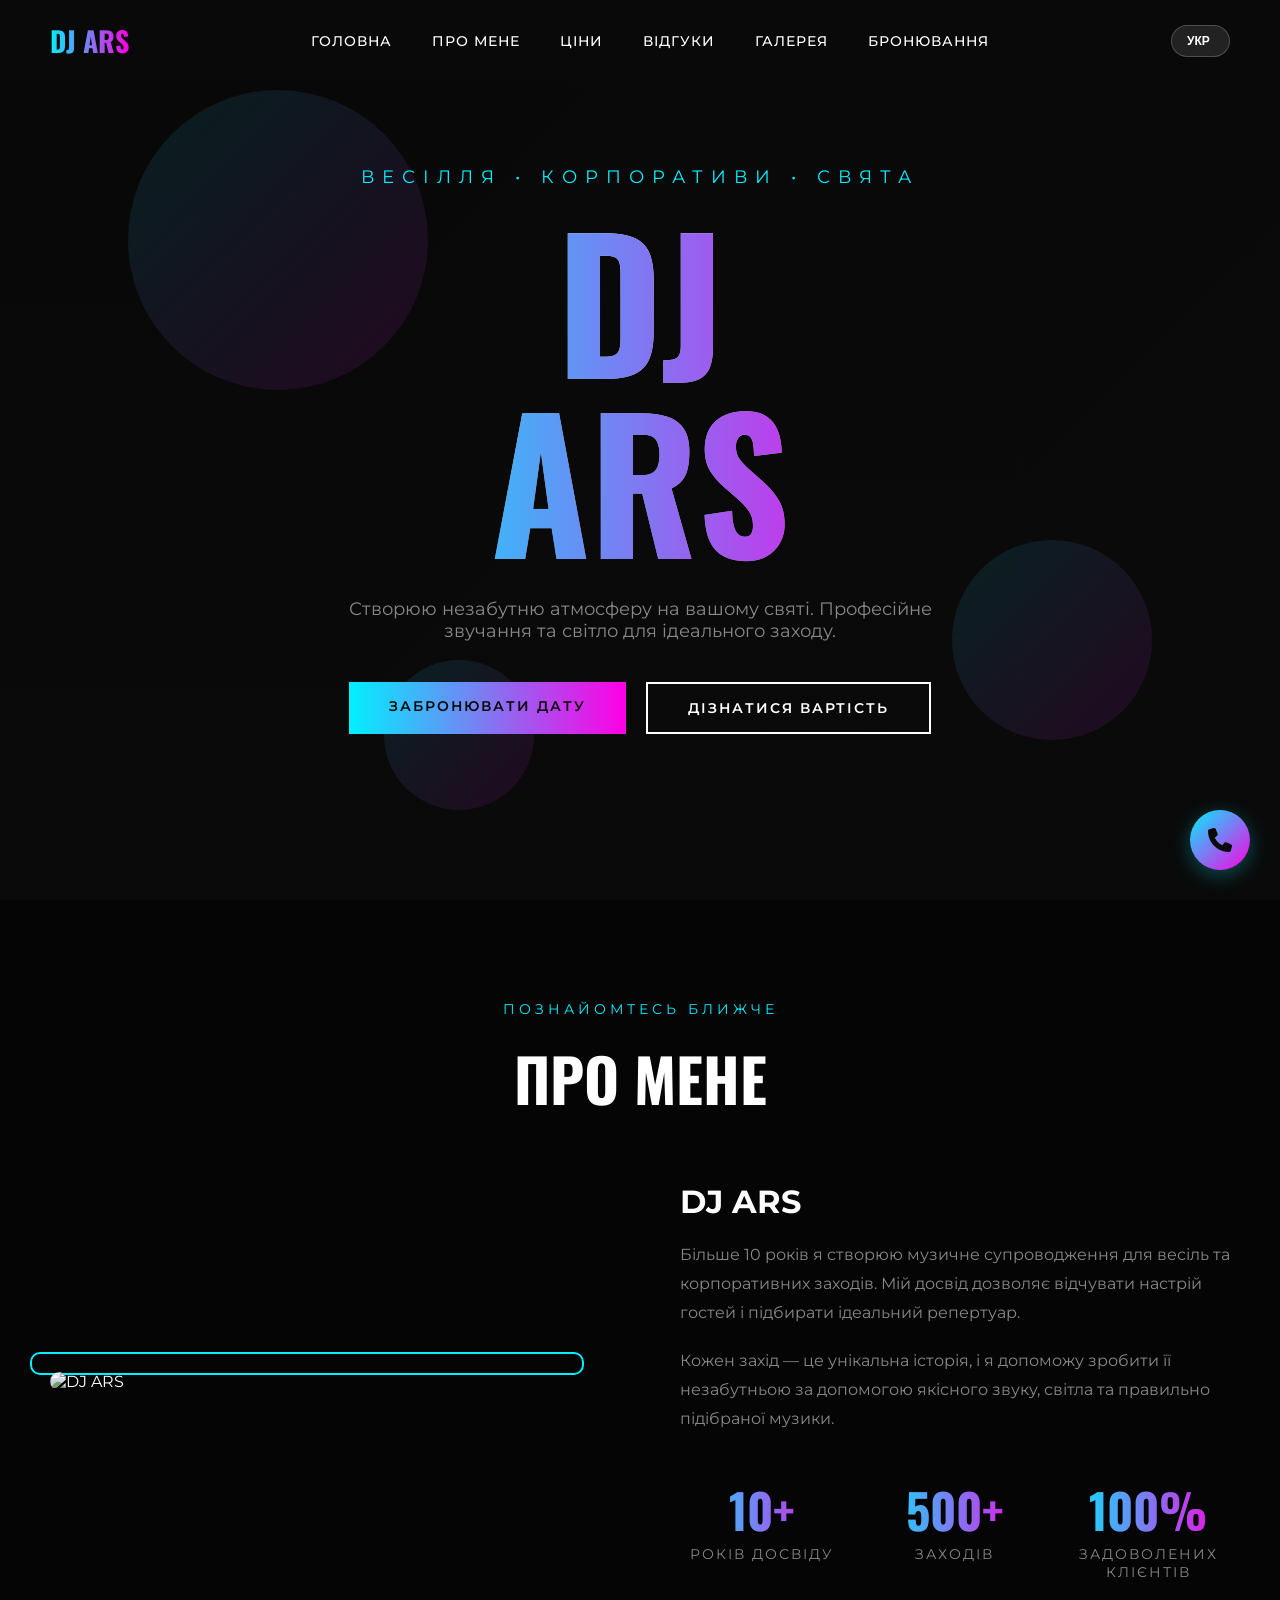
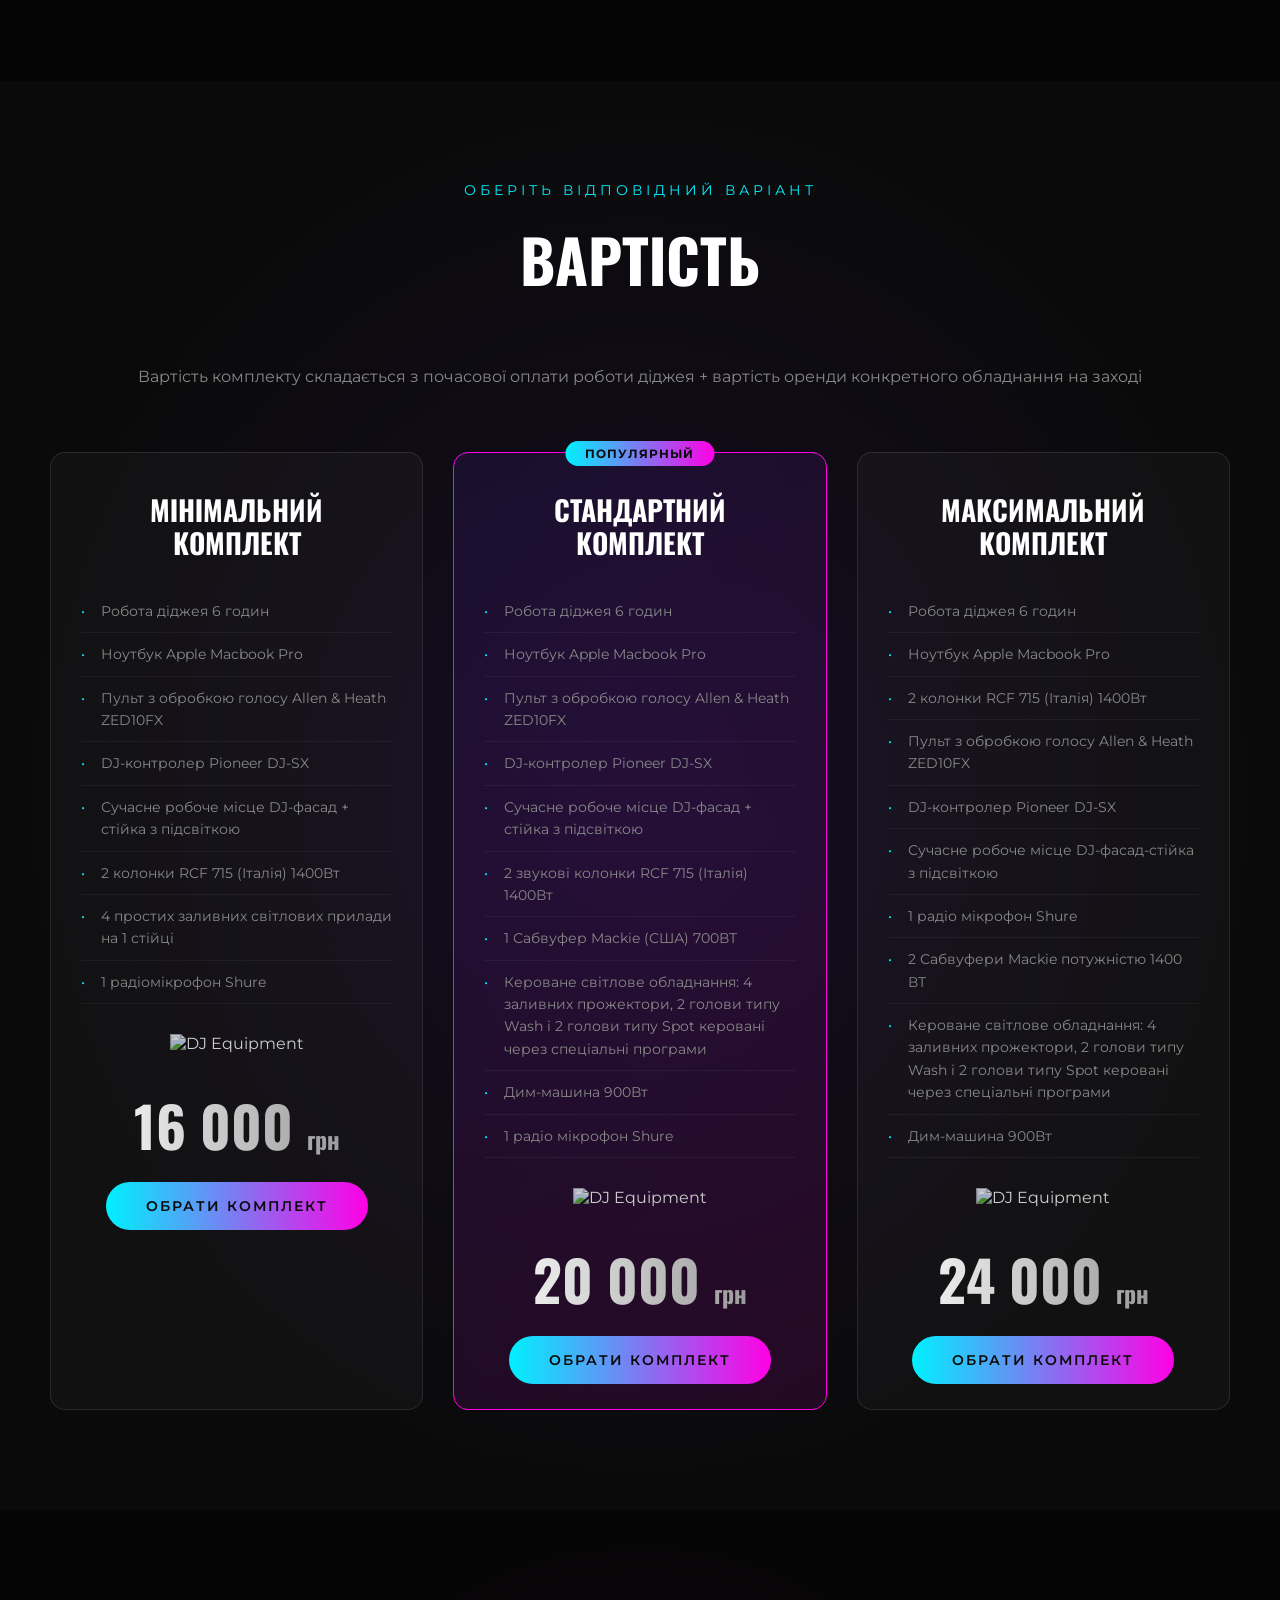
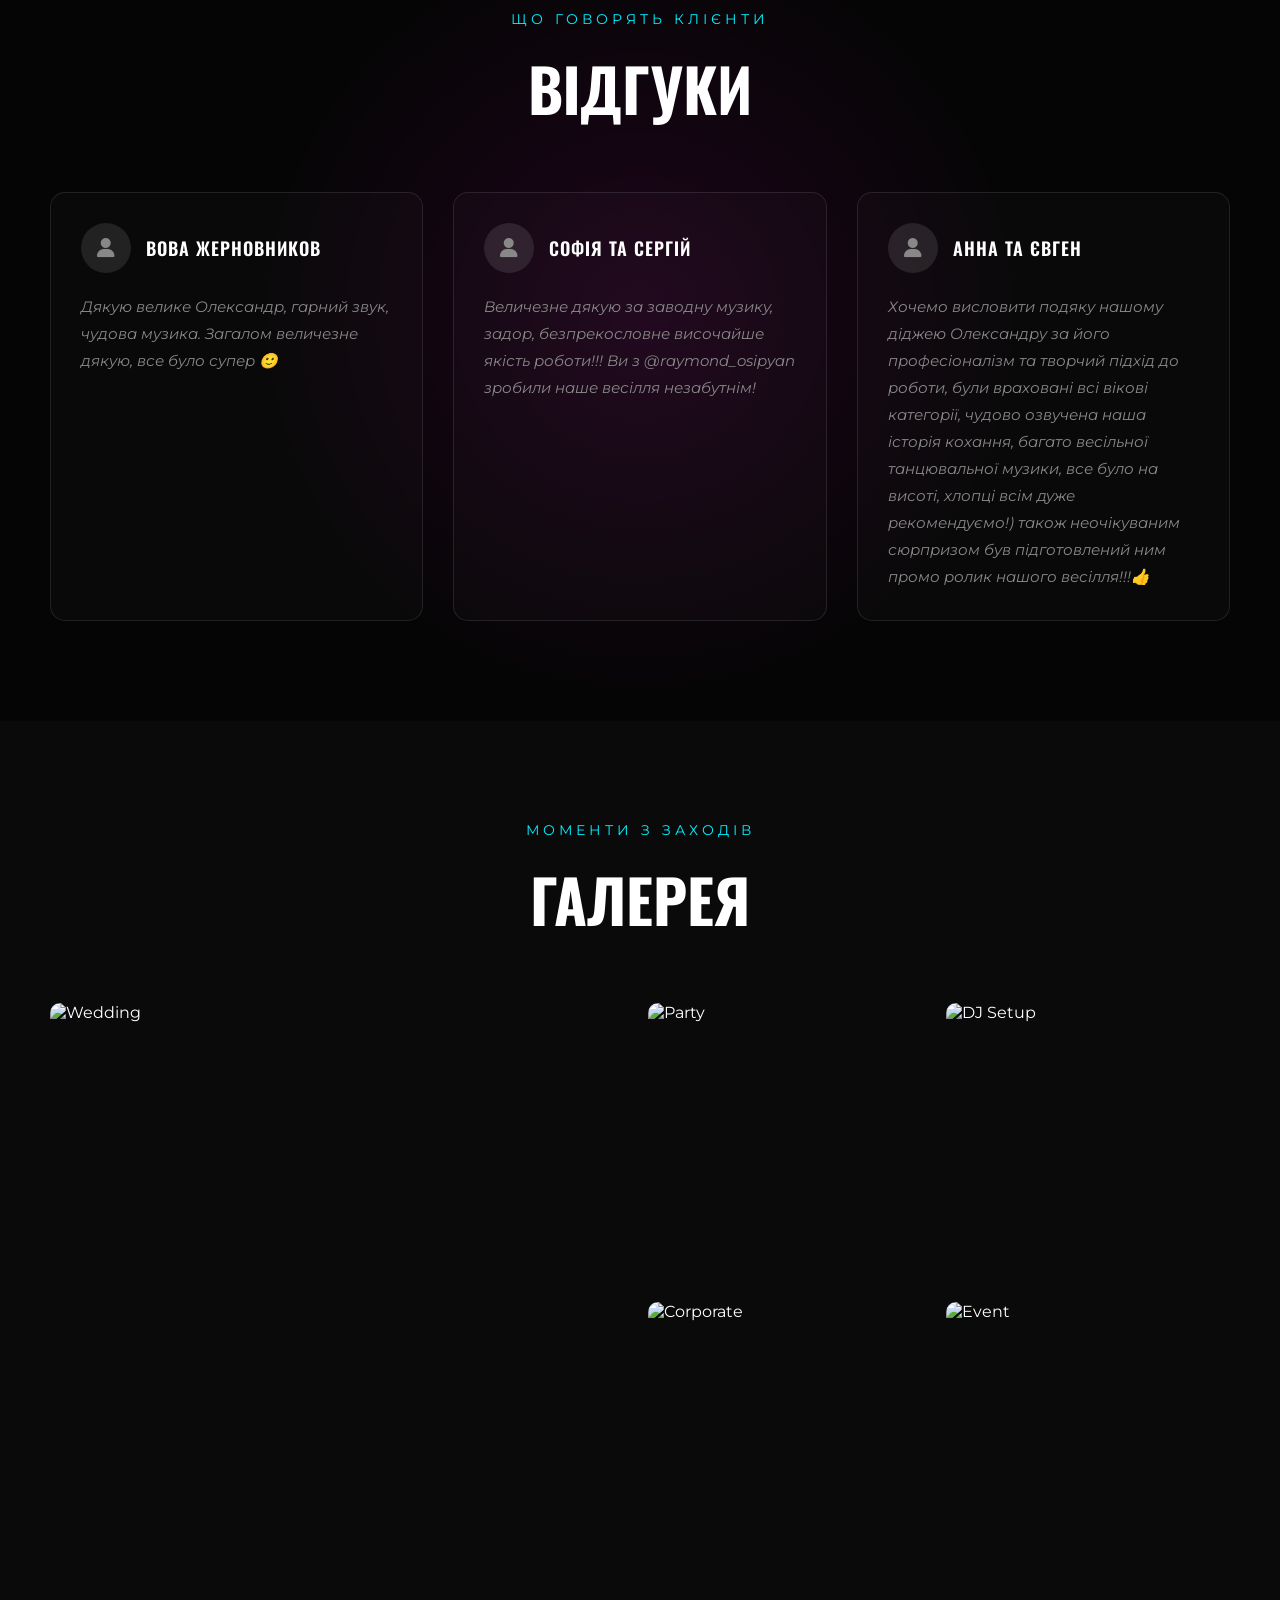
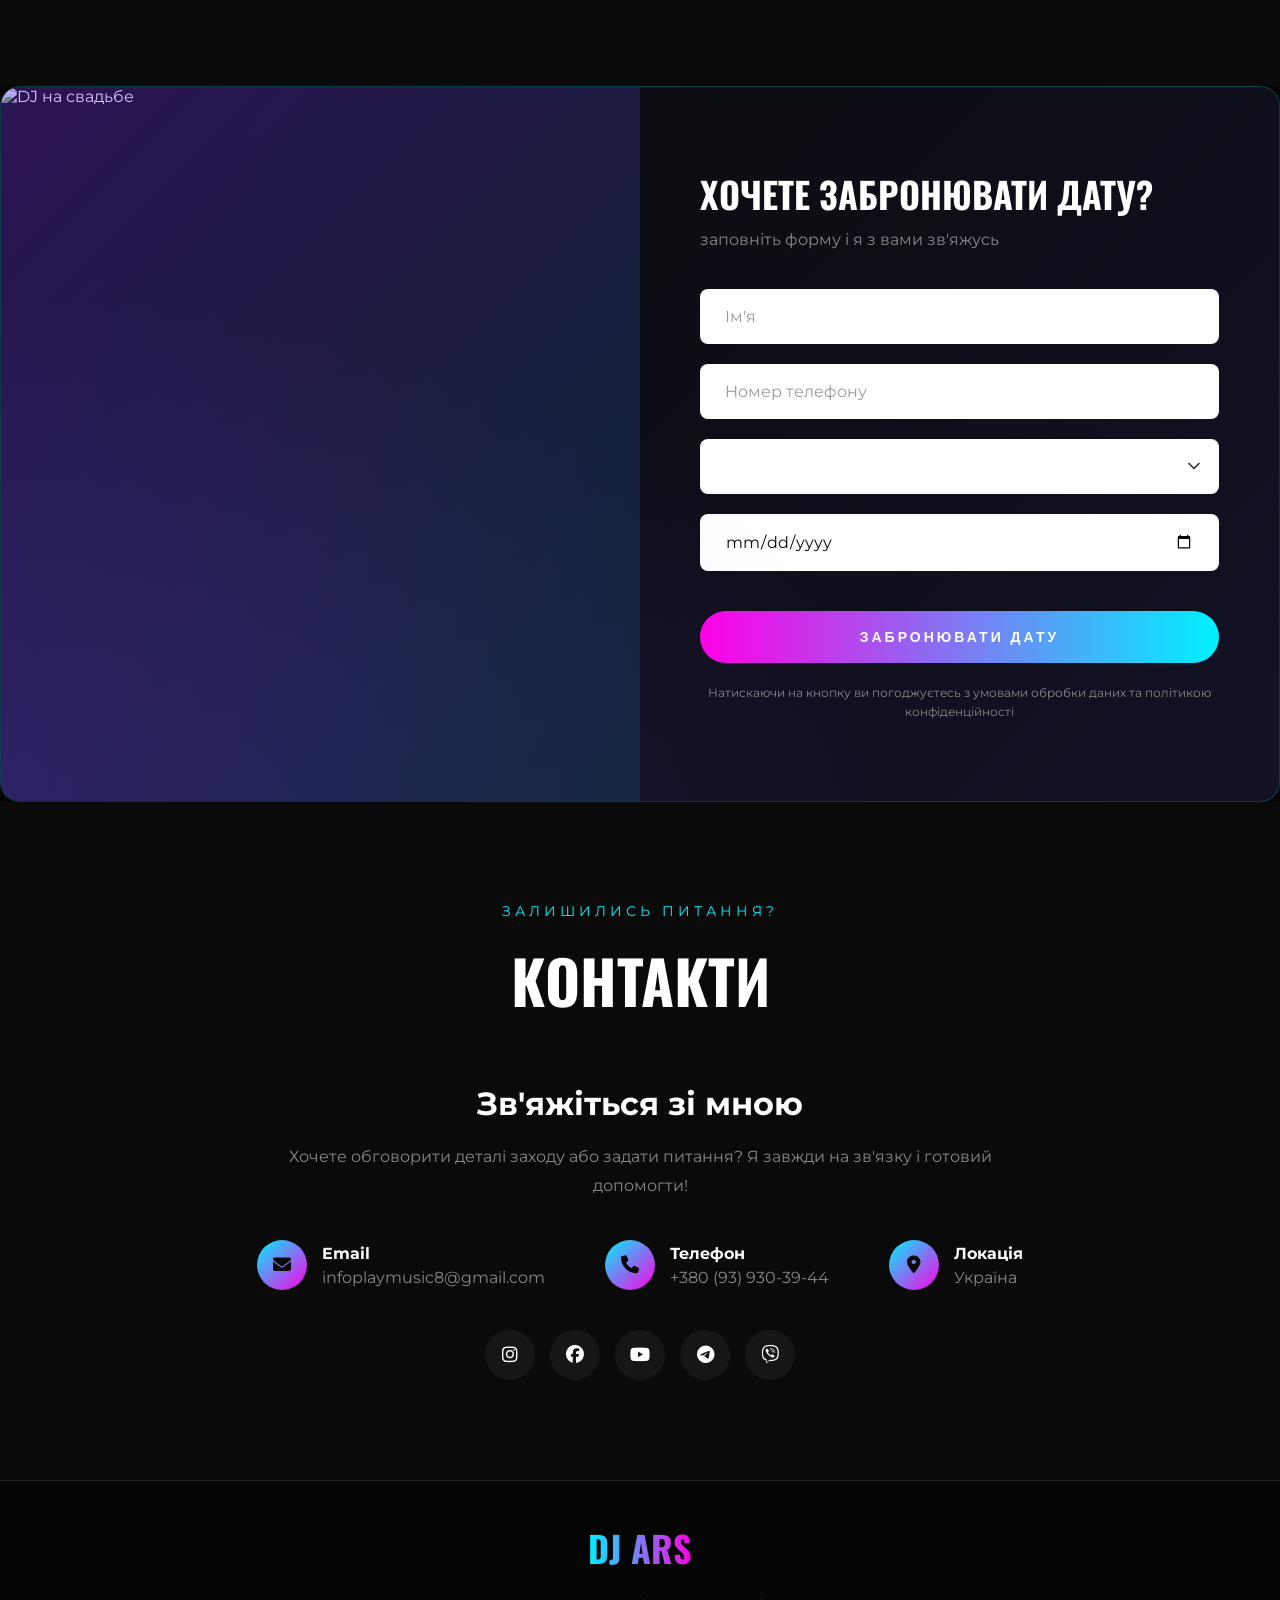
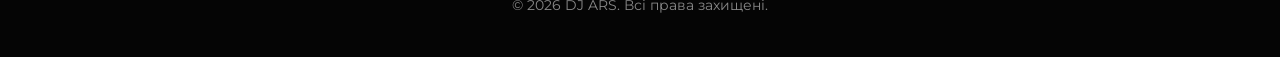
==== index.html @ e9fa8149 "Add files via upload" ====
<!DOCTYPE html>
<html lang="ru">

<head>
    <meta charset="UTF-8">
    <meta name="viewport" content="width=device-width, initial-scale=1.0">
    <title>DJ ARS | Свадьбы и Корпоративы</title>
    <link
        href="https://fonts.googleapis.com/css2?family=Montserrat:wght@300;400;600;700;900&family=Oswald:wght@400;500;700&display=swap"
        rel="stylesheet">
    <link rel="stylesheet" href="https://cdnjs.cloudflare.com/ajax/libs/font-awesome/6.4.0/css/all.min.css">
    <link rel="stylesheet" href="css/style.css">
</head>

<body>
    <!-- Navigation -->
    <nav>
        <a href="#" class="logo">DJ ARS</a>
        <ul class="nav-links">
            <li><a href="#home" data-i18n="nav_home"></a></li>
            <li><a href="#about" data-i18n="nav_about"></a></li>
            <li><a href="#pricing" data-i18n="nav_pricing"></a></li>
            <li><a href="#reviews" data-i18n="nav_reviews"></a></li>
            <li><a href="#gallery" data-i18n="nav_gallery"></a></li>
            <li><a href="#booking" data-i18n="nav_booking"></a></li>
        </ul>
        <div class="language-switcher">
            <select class="lang-selector">
                <option value="uk">УКР</option>
                <option value="ru">РУС</option>
                <option value="en">ENG</option>
            </select>
        </div>
        <div class="menu-btn" onclick="toggleMenu()">
            <span></span>
            <span></span>
            <span></span>
        </div>
    </nav>

    <!-- Hero Section -->
    <section class="hero" id="home">
        <div class="hero-bg"></div>
        <div class="hero-overlay"></div>
        <div class="floating-circles">
            <div class="circle"></div>
            <div class="circle"></div>
            <div class="circle"></div>
        </div>
        <div class="hero-content">
            <p class="hero-subtitle" data-i18n="hero_subtitle"></p>
            <h1 class="hero-title">
                <span data-i18n="hero_title_main"></span>
                <span data-i18n="hero_title_span"></span>
            </h1>
            <p class="hero-description" data-i18n="hero_description"></p>
            <div class="hero-buttons">
                <a href="#booking" class="btn btn-primary" data-i18n="hero_btn_booking"></a>
                <a href="#pricing" class="btn btn-secondary" data-i18n="hero_btn_pricing"></a>
            </div>
        </div>
    </section>

    <!-- About Section -->
    <section class="about" id="about">
        <div class="section-header">
            <p class="section-subtitle" data-i18n="about_subtitle"></p>
            <h2 class="section-title" data-i18n="about_title"></h2>
        </div>
        <div class="about-content">
            <div class="about-image">
                <img src="https://images.unsplash.com/photo-1493225457124-a3eb161ffa5f?ixlib=rb-4.0.3&auto=format&fit=crop&w=800&q=80"
                    alt="DJ ARS">
            </div>
            <div class="about-text">
                <h3 data-i18n="about_name"></h3>
                <p data-i18n="about_text1"></p>
                <p data-i18n="about_text2"></p>
                <div class="stats">
                    <div class="stat-item">
                        <div class="stat-number" data-i18n="about_stat1_number"></div>
                        <div class="stat-label" data-i18n="about_stat1_label"></div>
                    </div>
                    <div class="stat-item">
                        <div class="stat-number" data-i18n="about_stat2_number"></div>
                        <div class="stat-label" data-i18n="about_stat2_label"></div>
                    </div>
                    <div class="stat-item">
                        <div class="stat-number" data-i18n="about_stat3_number"></div>
                        <div class="stat-label" data-i18n="about_stat3_label"></div>
                    </div>
                </div>
            </div>
        </div>
    </section>

    <!-- Pricing Section -->
    <section class="pricing" id="pricing">
        <div class="section-header">
            <p class="section-subtitle" data-i18n="pricing_subtitle"></p>
            <h2 class="section-title" data-i18n="pricing_title"></h2>
        </div>
        <p class="pricing-description" data-i18n="pricing_description"></p>
        <div class="pricing-grid">
            <!-- Minimal Package -->
            <div class="pricing-card">
                <h3 class="pricing-title" data-i18n="pricing_min_title"></h3>
                <ul class="pricing-features">
                    <li data-i18n="pricing_min_feature1"></li>
                    <li data-i18n="pricing_min_feature2"></li>
                    <li data-i18n="pricing_min_feature3"></li>
                    <li data-i18n="pricing_min_feature4"></li>
                    <li data-i18n="pricing_min_feature5"></li>
                    <li data-i18n="pricing_min_feature6"></li>
                    <li data-i18n="pricing_min_feature7"></li>
                    <li data-i18n="pricing_min_feature8"></li>
                </ul>
                <div class="pricing-image">
                    <img src="https://images.unsplash.com/photo-1558584673-90d3e2c9b818?ixlib=rb-4.0.3&auto=format&fit=crop&w=400&q=80"
                        alt="DJ Equipment">
                </div>
                <div class="pricing-price" data-i18n="pricing_min_price"></div>
                <a href="#booking" class="btn btn-primary pricing-btn" data-i18n="pricing_min_btn"></a>
            </div>

            <!-- Standard Package -->
            <div class="pricing-card featured">
                <h3 class="pricing-title" data-i18n="pricing_std_title"></h3>
                <ul class="pricing-features">
                    <li data-i18n="pricing_std_feature1"></li>
                    <li data-i18n="pricing_std_feature2"></li>
                    <li data-i18n="pricing_std_feature3"></li>
                    <li data-i18n="pricing_std_feature4"></li>
                    <li data-i18n="pricing_std_feature5"></li>
                    <li data-i18n="pricing_std_feature6"></li>
                    <li data-i18n="pricing_std_feature7"></li>
                    <li data-i18n="pricing_std_feature8"></li>
                    <li data-i18n="pricing_std_feature9"></li>
                    <li data-i18n="pricing_std_feature10"></li>
                </ul>
                <div class="pricing-image">
                    <img src="https://images.unsplash.com/photo-1558584673-90d3e2c9b818?ixlib=rb-4.0.3&auto=format&fit=crop&w=400&q=80"
                        alt="DJ Equipment">
                </div>
                <div class="pricing-price" data-i18n="pricing_std_price"></div>
                <a href="#booking" class="btn btn-primary pricing-btn" data-i18n="pricing_std_btn"></a>
            </div>

            <!-- Maximum Package -->
            <div class="pricing-card">
                <h3 class="pricing-title" data-i18n="pricing_max_title"></h3>
                <ul class="pricing-features">
                    <li data-i18n="pricing_max_feature1"></li>
                    <li data-i18n="pricing_max_feature2"></li>
                    <li data-i18n="pricing_max_feature3"></li>
                    <li data-i18n="pricing_max_feature4"></li>
                    <li data-i18n="pricing_max_feature5"></li>
                    <li data-i18n="pricing_max_feature6"></li>
                    <li data-i18n="pricing_max_feature7"></li>
                    <li data-i18n="pricing_max_feature8"></li>
                    <li data-i18n="pricing_max_feature9"></li>
                    <li data-i18n="pricing_max_feature10"></li>
                </ul>
                <div class="pricing-image">
                    <img src="https://images.unsplash.com/photo-1558584673-90d3e2c9b818?ixlib=rb-4.0.3&auto=format&fit=crop&w=400&q=80"
                        alt="DJ Equipment">
                </div>
                <div class="pricing-price" data-i18n="pricing_max_price"></div>
                <a href="#booking" class="btn btn-primary pricing-btn" data-i18n="pricing_max_btn"></a>
            </div>
        </div>
    </section>

    <!-- Reviews Section -->
    <section class="reviews" id="reviews">
        <div class="section-header">
            <p class="section-subtitle" data-i18n="reviews_subtitle"></p>
            <h2 class="section-title" data-i18n="reviews_title"></h2>
        </div>
        <div class="reviews-grid">
            <div class="review-card">
                <div class="review-header">
                    <div class="review-avatar">
                        <i class="fas fa-user"></i>
                    </div>
                    <h4 class="review-name" data-i18n="review1_name"></h4>
                </div>
                <p class="review-text" data-i18n="review1_text"></p>
            </div>
            <div class="review-card">
                <div class="review-header">
                    <div class="review-avatar">
                        <i class="fas fa-user"></i>
                    </div>
                    <h4 class="review-name" data-i18n="review2_name"></h4>
                </div>
                <p class="review-text" data-i18n="review2_text"></p>
            </div>
            <div class="review-card">
                <div class="review-header">
                    <div class="review-avatar">
                        <i class="fas fa-user"></i>
                    </div>
                    <h4 class="review-name" data-i18n="review3_name"></h4>
                </div>
                <p class="review-text" data-i18n="review3_text"></p>
            </div>
        </div>
    </section>

    <!-- Gallery Section -->
    <section class="gallery" id="gallery">
        <div class="section-header">
            <p class="section-subtitle" data-i18n="gallery_subtitle"></p>
            <h2 class="section-title" data-i18n="gallery_title"></h2>
        </div>
        <div class="gallery-grid">
            <div class="gallery-item">
                <img src="https://images.unsplash.com/photo-1519741497674-611481863552?ixlib=rb-4.0.3&auto=format&fit=crop&w=800&q=80"
                    alt="Wedding">
                <div class="gallery-overlay"></div>
            </div>
            <div class="gallery-item">
                <img src="https://images.unsplash.com/photo-1511795409834-ef04bbd61622?ixlib=rb-4.0.3&auto=format&fit=crop&w=600&q=80"
                    alt="Party">
                <div class="gallery-overlay"></div>
            </div>
            <div class="gallery-item">
                <img src="https://images.unsplash.com/photo-1504680177321-2e6a879aac86?ixlib=rb-4.0.3&auto=format&fit=crop&w=600&q=80"
                    alt="DJ Setup">
                <div class="gallery-overlay"></div>
            </div>
            <div class="gallery-item">
                <img src="https://images.unsplash.com/photo-1478147427282-58a87a120781?ixlib=rb-4.0.3&auto=format&fit=crop&w=600&q=80"
                    alt="Corporate">
                <div class="gallery-overlay"></div>
            </div>
            <div class="gallery-item">
                <img src="https://images.unsplash.com/photo-1470225620780-dba8ba36b745?ixlib=rb-4.0.3&auto=format&fit=crop&w=600&q=80"
                    alt="Event">
                <div class="gallery-overlay"></div>
            </div>
        </div>
    </section>

    <!-- Booking Section -->
    <section class="booking" id="booking">
        <div class="booking-container">
            <div class="booking-image">
                <img src="https://images.unsplash.com/photo-1529636798458-92182e662485?ixlib=rb-4.0.3&auto=format&fit=crop&w=800&q=80"
                    alt="DJ на свадьбе">
                <div class="booking-image-overlay"></div>
            </div>
            <div class="booking-form-wrapper">
                <h2 class="booking-title" data-i18n="booking_title"></h2>
                <p class="booking-subtitle" data-i18n="booking_subtitle"></p>

                <form class="booking-form" action="https://api.web3forms.com/submit" method="POST">
                    <input type="hidden" name="access_key" value="bef0f4f3-f6a7-4bf3-8c49-10fe3e430022">
                    <input type="hidden" name="subject" value="Новая заявка на бронирование - DJ ARS">
                    <input type="hidden" name="redirect" value="thank-you.html">

                    <div class="form-group">
                        <input type="text" name="name" data-i18n="booking_form_name" placeholder="Имя" required>
                    </div>
                    <div class="form-group">
                        <input type="tel" name="phone" data-i18n="booking_form_phone" placeholder="Номер телефона"
                            required>
                    </div>
                    <div class="form-group">
                        <select name="event_type" required data-i18n="booking_form_event">
                            <option value="" disabled selected data-i18n="booking_form_event"></option>
                            <option value="wedding" data-i18n="booking_form_event_option1"></option>
                            <option value="corporate" data-i18n="booking_form_event_option2"></option>
                            <option value="birthday" data-i18n="booking_form_event_option3"></option>
                            <option value="party" data-i18n="booking_form_event_option4"></option>
                            <option value="other" data-i18n="booking_form_event_option5"></option>
                        </select>
                    </div>
                    <div class="form-group">
                        <input type="date" name="event_date" data-i18n="booking_form_date" placeholder="Дата" required>
                    </div>
                    <button type="submit" class="btn btn-gradient" data-i18n="booking_form_btn"></button>
                    <p class="form-disclaimer" data-i18n="booking_form_disclaimer"></p>
                </form>
            </div>
        </div>
    </section>

    <!-- Contact Section -->
    <section class="contact" id="contact">
        <div class="section-header">
            <p class="section-subtitle" data-i18n="contact_subtitle"></p>
            <h2 class="section-title" data-i18n="contact_title"></h2>
        </div>
        <div class="contact-container">
            <div class="contact-info">
                <h3 data-i18n="contact_heading"></h3>
                <p data-i18n="contact_text"></p>
                <div class="contact-details">
                    <div class="contact-item">
                        <i class="fas fa-envelope"></i>
                        <div>
                            <strong data-i18n="contact_email"></strong>
                            <p>infoplaymusic8@gmail.com</p>
                        </div>
                    </div>
                    <a href="viber://chat?number=%2B380939303944" class="contact-item"
                        style="text-decoration: none; color: inherit;">
                        <i class="fas fa-phone"></i>
                        <div>
                            <strong data-i18n="contact_phone"></strong>
                            <p>+380 (93) 930-39-44</p>
                        </div>
                    </a>
                    <div class="contact-item">
                        <i class="fas fa-map-marker-alt"></i>
                        <div>
                            <strong data-i18n="contact_location"></strong>
                            <p data-i18n="contact_location_value"></p>
                        </div>
                    </div>
                </div>
                <div class="social-links">
                    <a href="#" class="social-link"><i class="fab fa-instagram"></i></a>
                    <a href="#" class="social-link"><i class="fab fa-facebook"></i></a>
                    <a href="#" class="social-link"><i class="fab fa-youtube"></i></a>
                    <a href="#" class="social-link"><i class="fab fa-telegram"></i></a>
                    <a href="#" class="social-link"><i class="fab fa-viber"></i></a>
                </div>
            </div>
        </div>
    </section>

    <!-- Contact Widget -->
    <div class="contact-widget">
        <div class="contact-toggle" onclick="toggleContactWidget()">
            <i class="fas fa-phone"></i>
        </div>
        <div class="contact-panel">
            <h3 class="contact-panel-title" data-i18n="widget_title">Зв'язатися зі мною</h3>
            <div class="contact-option">
                <a href="viber://chat?number=%2B380939303944" class="contact-link viber-link">
                    <i class="fab fa-viber"></i>
                    <span data-i18n="widget_viber">Viber</span>
                    <small data-i18n="widget_viber_desc">Написати або зателефонувати</small>
                </a>
            </div>
            <div class="contact-option">
                <a href="https://t.me/Mr_Poprich" target="_blank" class="contact-link telegram-link">
                    <i class="fab fa-telegram"></i>
                    <span data-i18n="widget_telegram">Telegram</span>
                    <small>@Mr_Poprich</small>
                </a>
            </div>
            <div class="contact-option">
                <a href="tel:+380939303944" class="contact-link phone-link">
                    <i class="fas fa-phone"></i>
                    <span data-i18n="widget_call">Зателефонувати</span>
                    <small>+380 (93) 930-39-44</small>
                </a>
            </div>
        </div>
    </div>

    <!-- Footer -->
    <footer>
        <div class="footer-logo">DJ ARS</div>
        <p class="footer-text" data-i18n="footer_copyright"></p>
    </footer>

    <script src="js/script.js"></script>
    <script src="js/i18n.js"></script>
</body>

</html>
---- css/style.css ----
* {
    margin: 0;
    padding: 0;
    box-sizing: border-box;
}

:root {
    --primary-color: #00f0ff;
    --secondary-color: #ff00e5;
    --accent-color: #7b2dff;
    --bg-dark: #0a0a0a;
    --bg-darker: #050505;
    --text-light: #ffffff;
    --text-gray: #888888;
}

html {
    scroll-behavior: smooth;
}

body {
    font-family: 'Montserrat', sans-serif;
    background-color: var(--bg-dark);
    color: var(--text-light);
    overflow-x: hidden;
}

/* Scrollbar */
::-webkit-scrollbar {
    width: 8px;
}

::-webkit-scrollbar-track {
    background: var(--bg-darker);
}

::-webkit-scrollbar-thumb {
    background: linear-gradient(var(--primary-color), var(--secondary-color));
    border-radius: 4px;
}

/* Navigation */
nav {
    position: fixed;
    top: 0;
    left: 0;
    width: 100%;
    z-index: 1000;
    padding: 20px 50px;
    display: flex;
    justify-content: space-between;
    align-items: center;
    background: rgba(10, 10, 10, 0.9);
    backdrop-filter: blur(10px);
    transition: all 0.3s ease;
}

nav.scrolled {
    padding: 15px 50px;
    background: rgba(5, 5, 5, 0.98);
}

.logo {
    font-family: 'Oswald', sans-serif;
    font-size: 28px;
    font-weight: 700;
    background: linear-gradient(90deg, var(--primary-color), var(--secondary-color));
    -webkit-background-clip: text;
    -webkit-text-fill-color: transparent;
    background-clip: text;
    text-decoration: none;
}

.nav-links {
    display: flex;
    list-style: none;
    gap: 40px;
}

.nav-links a {
    color: var(--text-light);
    text-decoration: none;
    font-size: 14px;
    font-weight: 500;
    letter-spacing: 1px;
    text-transform: uppercase;
    transition: color 0.3s ease;
    position: relative;
}

.nav-links a::after {
    content: '';
    position: absolute;
    bottom: -5px;
    left: 0;
    width: 0;
    height: 2px;
    background: linear-gradient(90deg, var(--primary-color), var(--secondary-color));
    transition: width 0.3s ease;
}

.nav-links a:hover::after {
    width: 100%;
}

.nav-links a:hover {
    color: var(--primary-color);
}

/* Language Switcher */
.language-switcher {
    position: relative;
}

.lang-selector {
    background: rgba(255, 255, 255, 0.1);
    border: 1px solid rgba(255, 255, 255, 0.2);
    border-radius: 20px;
    padding: 8px 15px;
    color: var(--text-light);
    font-size: 12px;
    font-weight: 600;
    text-transform: uppercase;
    appearance: none;
    cursor: pointer;
    outline: none;
    transition: all 0.3s ease;
}

.lang-selector:hover {
    background: rgba(255, 255, 255, 0.2);
    border-color: var(--primary-color);
}

.lang-selector:focus {
    border-color: var(--primary-color);
    box-shadow: 0 0 0 2px rgba(0, 240, 255, 0.3);
}

.menu-btn {
    display: none;
    flex-direction: column;
    gap: 5px;
    cursor: pointer;
}

.menu-btn span {
    width: 30px;
    height: 3px;
    background: var(--text-light);
    transition: 0.3s;
}

/* Hero Section */
.hero {
    height: 100vh;
    display: flex;
    align-items: center;
    justify-content: center;
    position: relative;
    overflow: hidden;
    background: linear-gradient(135deg, var(--bg-darker) 0%, var(--bg-dark) 100%);
}

.hero-bg {
    position: absolute;
    top: 0;
    left: 0;
    width: 100%;
    height: 100%;
    background: url('https://images.unsplash.com/photo-1519741497674-611481863552?ixlib=rb-4.0.3&auto=format&fit=crop&w=2070&q=80') center/cover;
    opacity: 0.3;
    filter: blur(2px);
}

.hero-overlay {
    position: absolute;
    top: 0;
    left: 0;
    width: 100%;
    height: 100%;
    background: linear-gradient(to bottom, rgba(10,10,10,0.5) 0%, rgba(10,10,10,0.9) 100%);
}

.hero-content {
    text-align: center;
    z-index: 10;
    padding: 0 20px;
}

.hero-subtitle {
    font-size: 18px;
    letter-spacing: 8px;
    text-transform: uppercase;
    color: var(--primary-color);
    margin-bottom: 20px;
    animation: fadeInUp 1s ease 0.2s both;
}

.hero-title {
    font-family: 'Oswald', sans-serif;
    font-size: clamp(60px, 15vw, 180px);
    font-weight: 900;
    line-height: 1;
    text-transform: uppercase;
    margin-bottom: 30px;
    animation: fadeInUp 1s ease 0.4s both;
    background: linear-gradient(180deg, var(--text-light) 0%, var(--text-gray) 100%);
    -webkit-background-clip: text;
    -webkit-text-fill-color: transparent;
    background-clip: text;
}

.hero-title span {
    display: block;
    background: linear-gradient(90deg, var(--primary-color), var(--secondary-color));
    -webkit-background-clip: text;
    -webkit-text-fill-color: transparent;
    background-clip: text;
}

.hero-description {
    font-size: 18px;
    color: var(--text-gray);
    max-width: 600px;
    margin: 0 auto 40px;
    animation: fadeInUp 1s ease 0.6s both;
}

.hero-buttons {
    display: flex;
    gap: 20px;
    justify-content: center;
    animation: fadeInUp 1s ease 0.8s both;
}

.btn {
    padding: 15px 40px;
    font-size: 14px;
    font-weight: 600;
    letter-spacing: 2px;
    text-transform: uppercase;
    text-decoration: none;
    border: none;
    cursor: pointer;
    transition: all 0.3s ease;
    position: relative;
    overflow: hidden;
}

.btn-primary {
    background: linear-gradient(90deg, var(--primary-color), var(--secondary-color));
    color: var(--bg-dark);
}

.btn-primary:hover {
    transform: translateY(-3px);
    box-shadow: 0 10px 30px rgba(0, 240, 255, 0.3);
}

.btn-secondary {
    background: transparent;
    color: var(--text-light);
    border: 2px solid var(--text-light);
}

.btn-secondary:hover {
    background: var(--text-light);
    color: var(--bg-dark);
}

.btn-gradient {
    background: linear-gradient(90deg, var(--secondary-color), var(--primary-color));
    color: var(--text-light);
    border: none;
    padding: 18px 50px;
    font-size: 14px;
    font-weight: 700;
    letter-spacing: 3px;
    border-radius: 50px;
}

.btn-gradient:hover {
    transform: translateY(-3px);
    box-shadow: 0 10px 30px rgba(255, 0, 229, 0.4);
}

/* Floating elements */
.floating-circles {
    position: absolute;
    width: 100%;
    height: 100%;
    overflow: hidden;
    z-index: 5;
}

.circle {
    position: absolute;
    border-radius: 50%;
    background: linear-gradient(135deg, var(--primary-color), var(--secondary-color));
    opacity: 0.1;
    animation: float 20s infinite;
}

.circle:nth-child(1) {
    width: 300px;
    height: 300px;
    top: 10%;
    left: 10%;
    animation-delay: 0s;
}

.circle:nth-child(2) {
    width: 200px;
    height: 200px;
    top: 60%;
    right: 10%;
    animation-delay: 5s;
}

.circle:nth-child(3) {
    width: 150px;
    height: 150px;
    bottom: 10%;
    left: 30%;
    animation-delay: 10s;
}

/* Section Styles */
section {
    padding: 100px 50px;
}

.section-header {
    text-align: center;
    margin-bottom: 60px;
}

.section-subtitle {
    font-size: 14px;
    letter-spacing: 4px;
    text-transform: uppercase;
    color: var(--primary-color);
    margin-bottom: 15px;
}

.section-title {
    font-family: 'Oswald', sans-serif;
    font-size: clamp(36px, 5vw, 60px);
    font-weight: 700;
    text-transform: uppercase;
}

/* About Section */
.about {
    background: var(--bg-darker);
}

.about-content {
    display: grid;
    grid-template-columns: 1fr 1fr;
    gap: 80px;
    max-width: 1400px;
    margin: 0 auto;
    align-items: center;
}

.about-image {
    position: relative;
}

.about-image img {
    width: 100%;
    border-radius: 10px;
    filter: grayscale(50%);
    transition: filter 0.3s ease;
}

.about-image:hover img {
    filter: grayscale(0%);
}

.about-image::before {
    content: '';
    position: absolute;
    top: -20px;
    left: -20px;
    width: 100%;
    height: 100%;
    border: 2px solid var(--primary-color);
    border-radius: 10px;
    z-index: -1;
}

.about-text h3 {
    font-size: 32px;
    margin-bottom: 20px;
}

.about-text p {
    color: var(--text-gray);
    line-height: 1.8;
    margin-bottom: 20px;
}

.stats {
    display: grid;
    grid-template-columns: repeat(3, 1fr);
    gap: 30px;
    margin-top: 40px;
}

.stat-item {
    text-align: center;
}

.stat-number {
    font-family: 'Oswald', sans-serif;
    font-size: 48px;
    font-weight: 700;
    background: linear-gradient(90deg, var(--primary-color), var(--secondary-color));
    -webkit-background-clip: text;
    -webkit-text-fill-color: transparent;
    background-clip: text;
}

.stat-label {
    font-size: 14px;
    color: var(--text-gray);
    text-transform: uppercase;
    letter-spacing: 2px;
}

/* Pricing Section */
.pricing {
    background: var(--bg-dark);
    position: relative;
    overflow: hidden;
}

.pricing::before {
    content: '';
    position: absolute;
    top: 0;
    left: 0;
    width: 100%;
    height: 100%;
    background: radial-gradient(ellipse at center, rgba(123, 45, 255, 0.1) 0%, transparent 70%);
    pointer-events: none;
}

.pricing-description {
    text-align: center;
    color: var(--text-gray);
    font-size: 16px;
    margin-bottom: 60px;
    line-height: 1.8;
}

.pricing-grid {
    display: grid;
    grid-template-columns: repeat(3, 1fr);
    gap: 30px;
    max-width: 1400px;
    margin: 0 auto;
}

.pricing-card {
    background: rgba(255, 255, 255, 0.03);
    border: 1px solid rgba(255, 255, 255, 0.1);
    border-radius: 15px;
    padding: 40px 30px;
    text-align: center;
    transition: all 0.3s ease;
    position: relative;
}

.pricing-card:hover {
    transform: translateY(-10px);
    border-color: var(--primary-color);
    box-shadow: 0 20px 40px rgba(0, 240, 255, 0.1);
}

.pricing-card.featured {
    border-color: var(--secondary-color);
    background: linear-gradient(135deg, rgba(123, 45, 255, 0.1) 0%, rgba(255, 0, 229, 0.1) 100%);
}

.pricing-card.featured::before {
    content: 'Популярный';
    position: absolute;
    top: -12px;
    left: 50%;
    transform: translateX(-50%);
    background: linear-gradient(90deg, var(--primary-color), var(--secondary-color));
    color: var(--bg-dark);
    padding: 5px 20px;
    font-size: 12px;
    font-weight: 700;
    border-radius: 20px;
    text-transform: uppercase;
    letter-spacing: 1px;
}

.pricing-title {
    font-family: 'Oswald', sans-serif;
    font-size: 28px;
    font-weight: 700;
    text-transform: uppercase;
    margin-bottom: 30px;
    line-height: 1.2;
}

.pricing-features {
    list-style: none;
    text-align: left;
    margin-bottom: 30px;
}

.pricing-features li {
    padding: 10px 0;
    color: var(--text-gray);
    font-size: 14px;
    line-height: 1.6;
    border-bottom: 1px solid rgba(255, 255, 255, 0.05);
    position: relative;
    padding-left: 20px;
}

.pricing-features li::before {
    content: '•';
    position: absolute;
    left: 0;
    color: var(--primary-color);
}

.pricing-image {
    margin: 20px 0;
    border-radius: 10px;
    overflow: hidden;
}

.pricing-image img {
    width: 100%;
    height: 150px;
    object-fit: cover;
    filter: brightness(0.8);
}

.pricing-price {
    font-family: 'Oswald', sans-serif;
    font-size: 56px;
    font-weight: 700;
    margin: 30px 0;
    background: linear-gradient(90deg, var(--text-light), var(--text-gray));
    -webkit-background-clip: text;
    -webkit-text-fill-color: transparent;
    background-clip: text;
}

.pricing-price span {
    font-size: 24px;
}

.pricing-btn {
    width: 100%;
    border-radius: 50px;
}

/* Reviews Section */
.reviews {
    background: var(--bg-darker);
    position: relative;
    overflow: hidden;
}

.reviews::before {
    content: '';
    position: absolute;
    top: 50%;
    left: 50%;
    transform: translate(-50%, -50%);
    width: 800px;
    height: 800px;
    background: radial-gradient(ellipse at center, rgba(255, 0, 229, 0.1) 0%, transparent 70%);
    pointer-events: none;
}

.reviews-grid {
    display: grid;
    grid-template-columns: repeat(3, 1fr);
    gap: 30px;
    max-width: 1400px;
    margin: 0 auto;
}

.review-card {
    background: rgba(255, 255, 255, 0.02);
    border: 1px solid rgba(255, 255, 255, 0.1);
    border-radius: 15px;
    padding: 30px;
    transition: all 0.3s ease;
    position: relative;
}

.review-card::before {
    content: '';
    position: absolute;
    bottom: 0;
    left: 0;
    width: 100%;
    height: 3px;
    background: linear-gradient(90deg, var(--primary-color), var(--secondary-color));
    opacity: 0;
    transition: opacity 0.3s ease;
}

.review-card:hover {
    transform: translateY(-5px);
    border-color: var(--secondary-color);
}

.review-card:hover::before {
    opacity: 1;
}

.review-header {
    display: flex;
    align-items: center;
    gap: 15px;
    margin-bottom: 20px;
}

.review-avatar {
    width: 50px;
    height: 50px;
    border-radius: 50%;
    background: rgba(255, 255, 255, 0.1);
    display: flex;
    align-items: center;
    justify-content: center;
    color: var(--text-gray);
    font-size: 20px;
}

.review-name {
    font-family: 'Oswald', sans-serif;
    font-size: 18px;
    font-weight: 600;
    text-transform: uppercase;
    letter-spacing: 1px;
}

.review-text {
    color: var(--text-gray);
    font-size: 15px;
    line-height: 1.8;
    font-style: italic;
}

/* Gallery Section */
.gallery {
    background: var(--bg-dark);
}

.gallery-grid {
    display: grid;
    grid-template-columns: repeat(4, 1fr);
    gap: 15px;
    max-width: 1400px;
    margin: 0 auto;
}

.gallery-item {
    position: relative;
    padding-top: 100%;
    overflow: hidden;
    border-radius: 10px;
}

.gallery-item:nth-child(1) {
    grid-column: span 2;
    grid-row: span 2;
}

.gallery-item img {
    position: absolute;
    top: 0;
    left: 0;
    width: 100%;
    height: 100%;
    object-fit: cover;
    transition: transform 0.5s ease;
}

.gallery-item:hover img {
    transform: scale(1.1);
}

.gallery-overlay {
    position: absolute;
    top: 0;
    left: 0;
    width: 100%;
    height: 100%;
    background: linear-gradient(to top, rgba(0,0,0,0.8) 0%, transparent 100%);
    opacity: 0;
    transition: opacity 0.3s ease;
    display: flex;
    align-items: flex-end;
    padding: 20px;
}

.gallery-item:hover .gallery-overlay {
    opacity: 1;
}

/* Booking Section */
.booking {
    background: var(--bg-darker);
    padding: 0;
}

.booking-container {
    display: grid;
    grid-template-columns: 1fr 1fr;
    min-height: 700px;
    max-width: 1400px;
    margin: 0 auto;
    background: linear-gradient(135deg, rgba(10, 10, 10, 0.9) 0%, rgba(20, 20, 40, 0.9) 100%);
    border: 1px solid rgba(0, 240, 255, 0.2);
    border-radius: 20px;
    overflow: hidden;
    position: relative;
}

.booking-container::before {
    content: '';
    position: absolute;
    top: 0;
    left: 0;
    width: 100%;
    height: 100%;
    background: radial-gradient(ellipse at bottom left, rgba(123, 45, 255, 0.2) 0%, transparent 50%);
    pointer-events: none;
}

.booking-image {
    position: relative;
    overflow: hidden;
}

.booking-image img {
    width: 100%;
    height: 100%;
    object-fit: cover;
}

.booking-image-overlay {
    position: absolute;
    top: 0;
    left: 0;
    width: 100%;
    height: 100%;
    background: linear-gradient(135deg, rgba(123, 45, 255, 0.3) 0%, rgba(0, 240, 255, 0.1) 100%);
}

.booking-form-wrapper {
    padding: 80px 60px;
    display: flex;
    flex-direction: column;
    justify-content: center;
}

.booking-title {
    font-family: 'Oswald', sans-serif;
    font-size: 36px;
    font-weight: 700;
    text-transform: uppercase;
    margin-bottom: 10px;
}

.booking-subtitle {
    color: var(--text-gray);
    font-size: 16px;
    margin-bottom: 40px;
}

.booking-form .form-group {
    margin-bottom: 20px;
}

.booking-form input,
.booking-form select {
    width: 100%;
    padding: 18px 25px;
    background: var(--text-light);
    border: none;
    border-radius: 8px;
    color: var(--bg-dark);
    font-family: 'Montserrat', sans-serif;
    font-size: 16px;
}

.booking-form select {
    appearance: none;
    background-image: url("data:image/svg+xml,%3Csvg xmlns='http://www.w3.org/2000/svg' width='24' height='24' viewBox='0 0 24 24' fill='none' stroke='%23333' stroke-width='2' stroke-linecap='round' stroke-linejoin='round'%3E%3Cpolyline points='6 9 12 15 18 9'%3E%3C/polyline%3E%3C/svg%3E");
    background-repeat: no-repeat;
    background-position: right 15px center;
    background-size: 20px;
    cursor: pointer;
}

.booking-form input::placeholder {
    color: #999;
}

.booking-form input:focus,
.booking-form select:focus {
    outline: none;
    box-shadow: 0 0 0 3px rgba(0, 240, 255, 0.3);
}

.booking-form .btn-gradient {
    width: 100%;
    margin-top: 20px;
}

.form-disclaimer {
    font-size: 12px;
    color: var(--text-gray);
    text-align: center;
    margin-top: 20px;
    line-height: 1.6;
}

/* Contact Section */
.contact {
    background: var(--bg-dark);
}

.contact-container {
    max-width: 800px;
    margin: 0 auto;
}

.contact-info {
    text-align: center;
}

.contact-info h3 {
    font-size: 32px;
    margin-bottom: 20px;
}

.contact-info > p {
    color: var(--text-gray);
    margin-bottom: 40px;
    line-height: 1.8;
}

.contact-details {
    display: flex;
    justify-content: center;
    gap: 60px;
    flex-wrap: wrap;
    margin-bottom: 40px;
}

.contact-item {
    display: flex;
    align-items: center;
    gap: 15px;
    text-align: left;
}

.contact-item i {
    width: 50px;
    height: 50px;
    border-radius: 50%;
    background: linear-gradient(135deg, var(--primary-color), var(--secondary-color));
    display: flex;
    align-items: center;
    justify-content: center;
    color: var(--bg-dark);
    font-size: 18px;
}

.contact-item p {
    color: var(--text-gray);
    margin-top: 5px;
}

/* Social Links */
.social-links {
    display: flex;
    gap: 15px;
    justify-content: center;
}

.social-link {
    width: 50px;
    height: 50px;
    border-radius: 50%;
    background: rgba(255,255,255,0.05);
    display: flex;
    align-items: center;
    justify-content: center;
    color: var(--text-light);
    font-size: 18px;
    text-decoration: none;
    transition: all 0.3s ease;
}

.social-link:hover {
    background: linear-gradient(135deg, var(--primary-color), var(--secondary-color));
    color: var(--bg-dark);
    transform: translateY(-5px);
}

/* Contact Widget */
.contact-widget {
    position: fixed;
    bottom: 30px;
    right: 30px;
    z-index: 1000;
}

.contact-toggle {
    width: 60px;
    height: 60px;
    border-radius: 50%;
    background: linear-gradient(135deg, var(--primary-color), var(--secondary-color));
    display: flex;
    align-items: center;
    justify-content: center;
    color: var(--bg-dark);
    font-size: 24px;
    cursor: pointer;
    box-shadow: 0 5px 20px rgba(0, 240, 255, 0.3);
    transition: all 0.3s ease;
    animation: pulse 2s infinite;
    z-index: 1000;
}

.contact-toggle i {
    display: flex;
    align-items: center;
    justify-content: center;
}

.contact-toggle:hover {
    transform: scale(1.1);
    box-shadow: 0 8px 25px rgba(0, 240, 255, 0.5);
}

.contact-panel {
    position: absolute;
    bottom: 70px;
    right: 0;
    width: 280px;
    background: rgba(10, 10, 10, 0.95);
    border: 1px solid rgba(0, 240, 255, 0.3);
    border-radius: 15px;
    padding: 20px;
    backdrop-filter: blur(10px);
    box-shadow: 0 10px 30px rgba(0, 0, 0, 0.3);
    transform: translateY(20px);
    opacity: 0;
    visibility: hidden;
    transition: all 0.3s ease;
}

.contact-widget.active .contact-panel {
    transform: translateY(0);
    opacity: 1;
    visibility: visible;
}

.contact-panel-title {
    font-family: 'Oswald', sans-serif;
    font-size: 18px;
    font-weight: 600;
    text-align: center;
    margin-bottom: 20px;
    color: var(--text-light);
    text-transform: uppercase;
    letter-spacing: 1px;
}

.contact-option {
    margin-bottom: 15px;
}

.contact-option:last-child {
    margin-bottom: 0;
}

.contact-link {
    display: flex;
    align-items: center;
    padding: 15px;
    background: rgba(255, 255, 255, 0.03);
    border-radius: 10px;
    text-decoration: none;
    color: var(--text-light);
    transition: all 0.3s ease;
    border: 1px solid transparent;
}

.contact-link:hover {
    background: rgba(255, 255, 255, 0.08);
    border-color: rgba(0, 240, 255, 0.3);
    transform: translateX(5px);
}

.contact-link i {
    font-size: 20px;
    width: 30px;
    margin-right: 15px;
}

.viber-link i {
    color: #7360F2;
}

.telegram-link i {
    color: #0088cc;
}

.phone-link i {
    color: var(--primary-color);
}

.contact-link span {
    font-size: 16px;
    font-weight: 600;
    display: block;
}

.contact-link small {
    font-size: 12px;
    color: var(--text-gray);
    display: block;
    margin-top: 3px;
}

@keyframes pulse {
    0%, 100% {
        box-shadow: 0 0 0 0 rgba(0, 240, 255, 0.4);
    }
    50% {
        box-shadow: 0 0 0 15px rgba(0, 240, 255, 0);
    }
}

/* Footer */
footer {
    background: var(--bg-darker);
    padding: 40px 50px;
    text-align: center;
    border-top: 1px solid rgba(255,255,255,0.1);
    display: flex;
    flex-direction: column;
    justify-content: center;
    align-items: center;
    min-height: 150px;
}

.footer-logo {
    font-family: 'Oswald', sans-serif;
    font-size: 36px;
    font-weight: 700;
    background: linear-gradient(90deg, var(--primary-color), var(--secondary-color));
    -webkit-background-clip: text;
    -webkit-text-fill-color: transparent;
    background-clip: text;
    margin-bottom: 20px;
}

.footer-text {
    color: var(--text-gray);
    font-size: 14px;
    max-width: 600px;
    line-height: 1.6;
}

/* Animations */
@keyframes fadeInUp {
    from {
        opacity: 0;
        transform: translateY(30px);
    }
    to {
        opacity: 1;
        transform: translateY(0);
    }
}

@keyframes float {
    0%, 100% {
        transform: translate(0, 0);
    }
    25% {
        transform: translate(50px, 50px);
    }
    50% {
        transform: translate(0, 100px);
    }
    75% {
        transform: translate(-50px, 50px);
    }
}

/* Responsive */
@media (max-width: 1200px) {
    .pricing-grid,
    .reviews-grid {
        grid-template-columns: repeat(2, 1fr);
    }

    .pricing-card:last-child {
        grid-column: span 2;
        max-width: 500px;
        margin: 0 auto;
    }

    .reviews-grid .review-card:last-child {
        grid-column: span 2;
        max-width: 600px;
        margin: 0 auto;
    }
}

@media (max-width: 1024px) {
    .about-content {
        grid-template-columns: 1fr;
        gap: 40px;
    }

    .booking-container {
        grid-template-columns: 1fr;
    }

    .booking-image {
        min-height: 400px;
    }

    .gallery-grid {
        grid-template-columns: repeat(2, 1fr);
    }
}

@media (max-width: 768px) {
    nav {
        padding: 15px 20px;
    }

    .nav-links {
        display: none;
        position: absolute;
        top: 100%;
        left: 0;
        width: 100%;
        background: var(--bg-darker);
        flex-direction: column;
        padding: 20px;
        gap: 20px;
    }

    .nav-links.active {
        display: flex;
    }

    .menu-btn {
        display: flex;
    }

    section {
        padding: 60px 20px;
    }

    .hero-buttons {
        flex-direction: column;
        align-items: center;
    }

    .pricing-grid,
    .reviews-grid {
        grid-template-columns: 1fr;
    }

    .pricing-card:last-child,
    .reviews-grid .review-card:last-child {
        grid-column: span 1;
        max-width: none;
    }

    .gallery-grid {
        grid-template-columns: 1fr;
    }

    .gallery-item:nth-child(1) {
        grid-column: span 1;
        grid-row: span 1;
    }

    .stats {
        grid-template-columns: 1fr;
    }

    .contact-details {
        flex-direction: column;
        align-items: center;
        gap: 30px;
    }

    .booking-form-wrapper {
        padding: 40px 20px;
    }

    .booking-title {
        font-size: 28px;
    }

    /* Contact Widget Responsive */
    .contact-widget {
        bottom: 20px;
        right: 20px;
    }

    .contact-toggle {
        width: 50px;
        height: 50px;
        font-size: 20px;
    }

    .contact-panel {
        width: 250px;
        bottom: 60px;
    }
    
    footer {
        padding: 30px 20px;
        min-height: 120px;
    }
    
    .footer-logo {
        font-size: 28px;
    }
    
    .footer-text {
        font-size: 12px;
    }
}
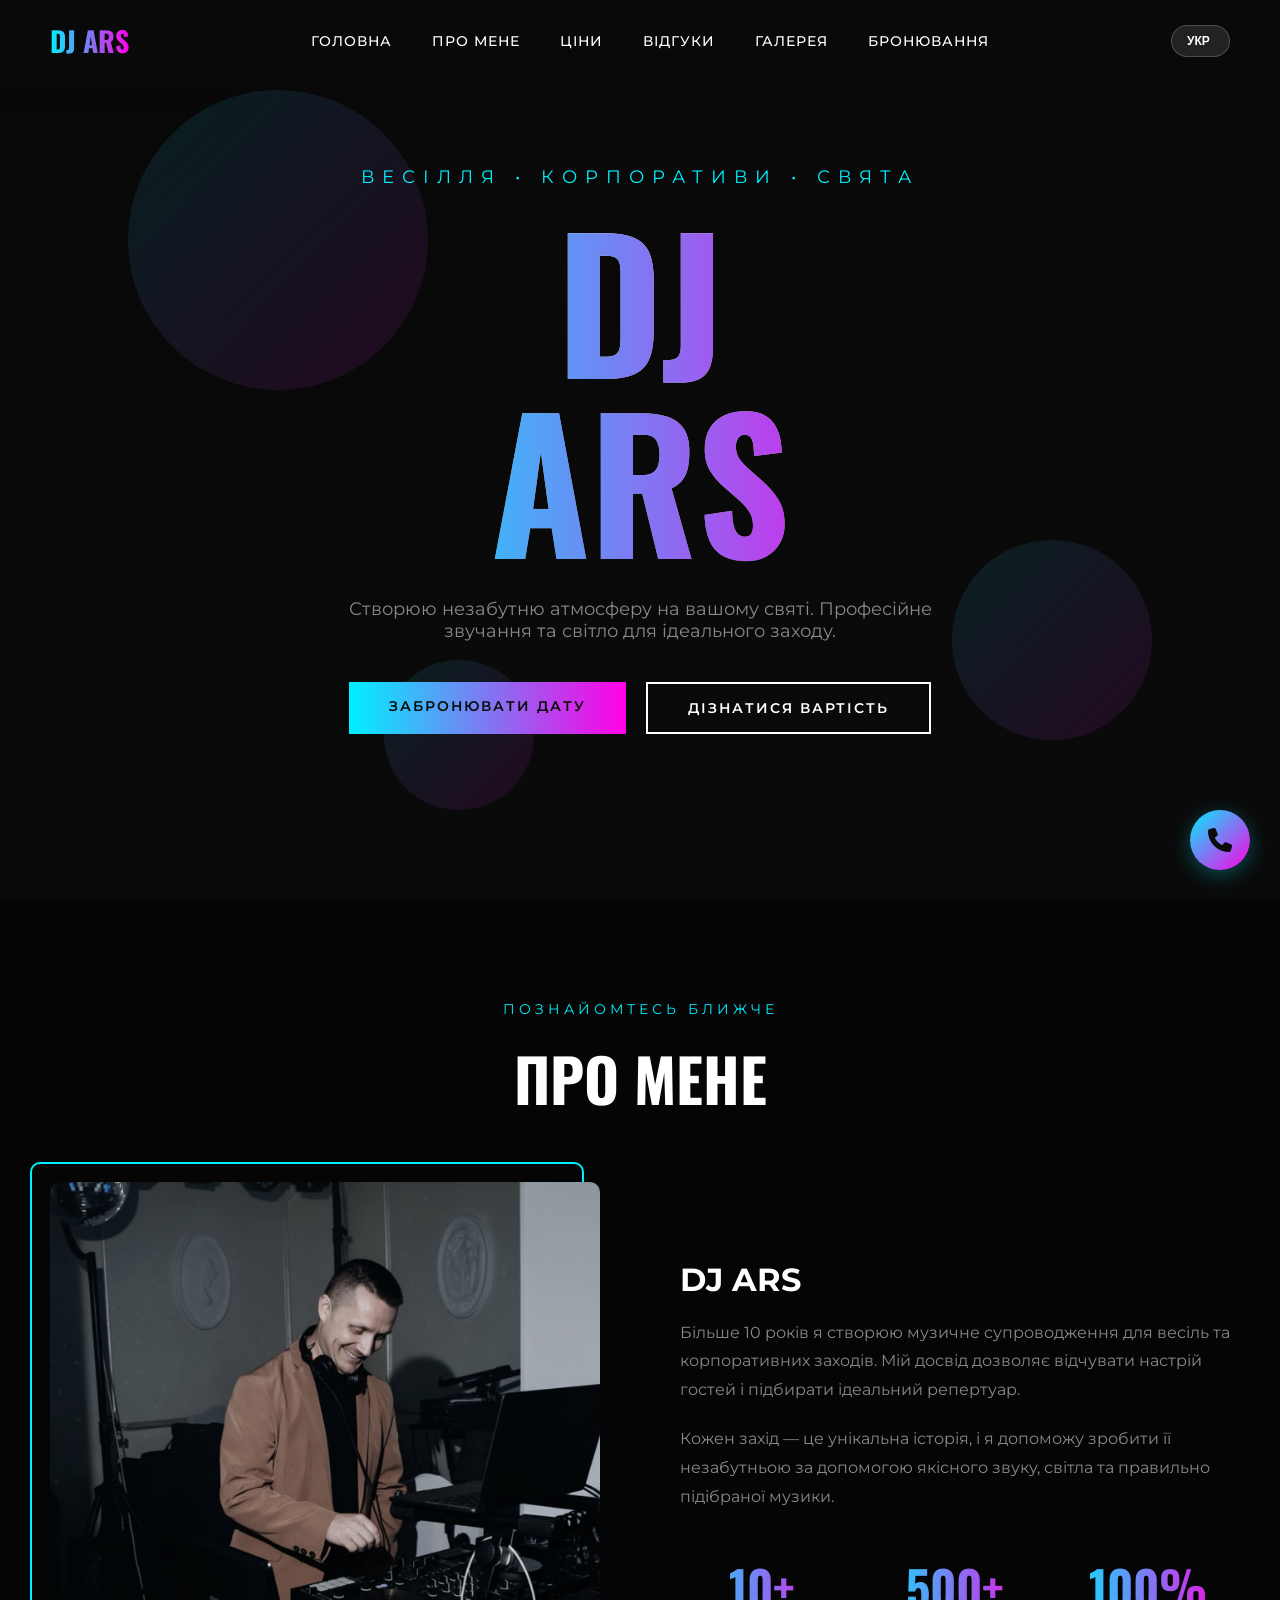
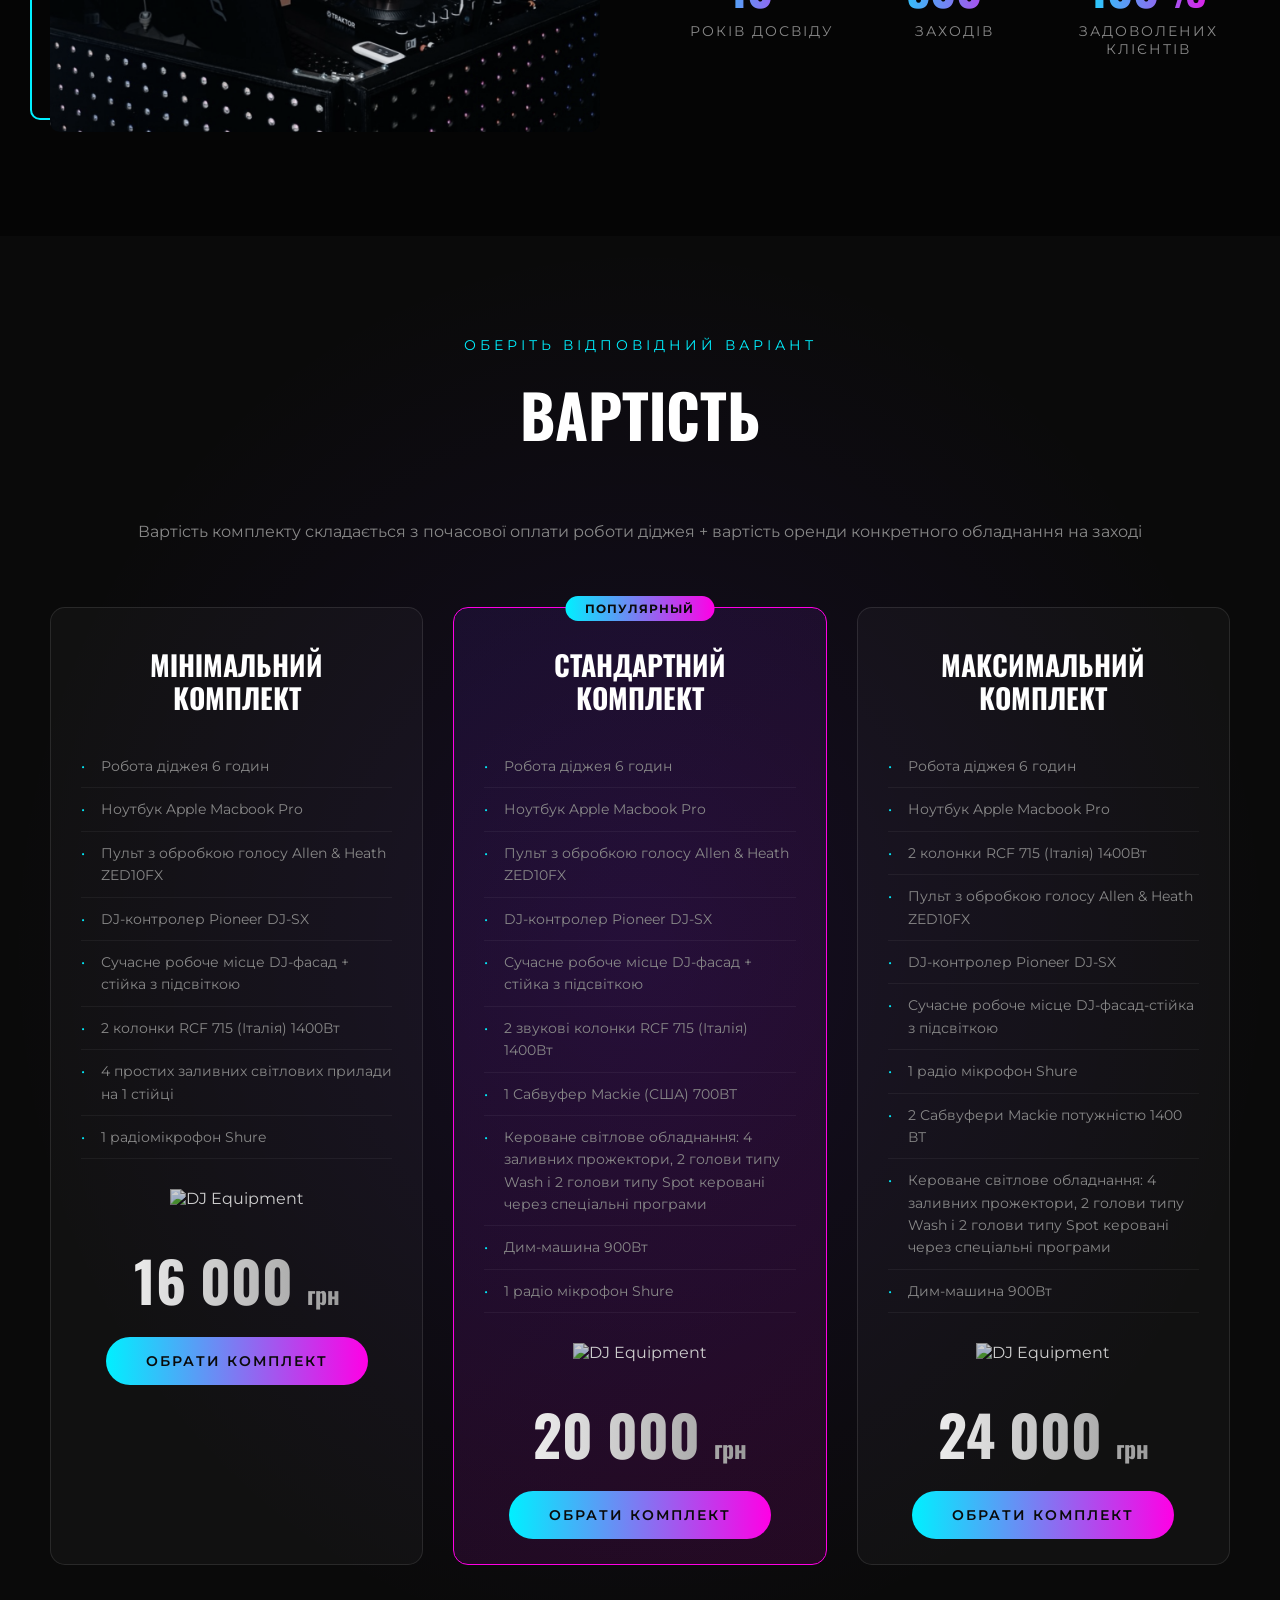
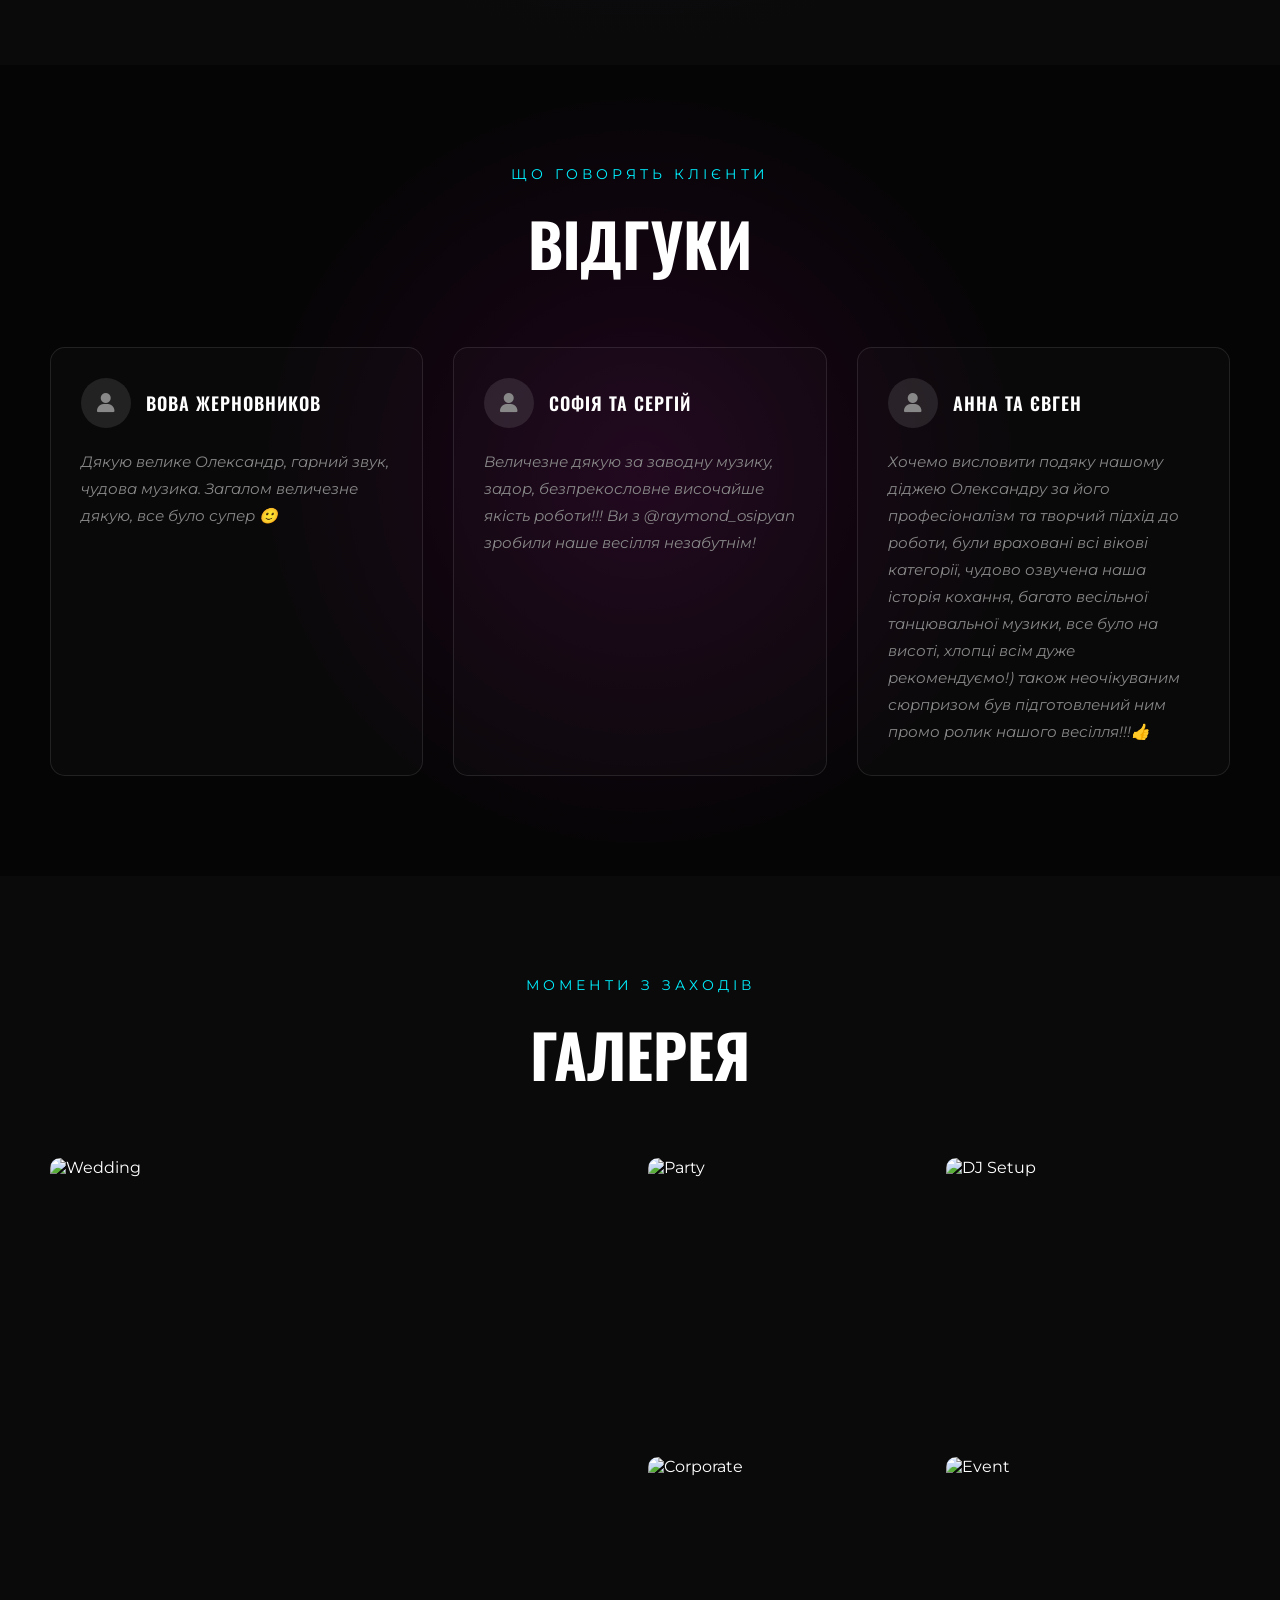
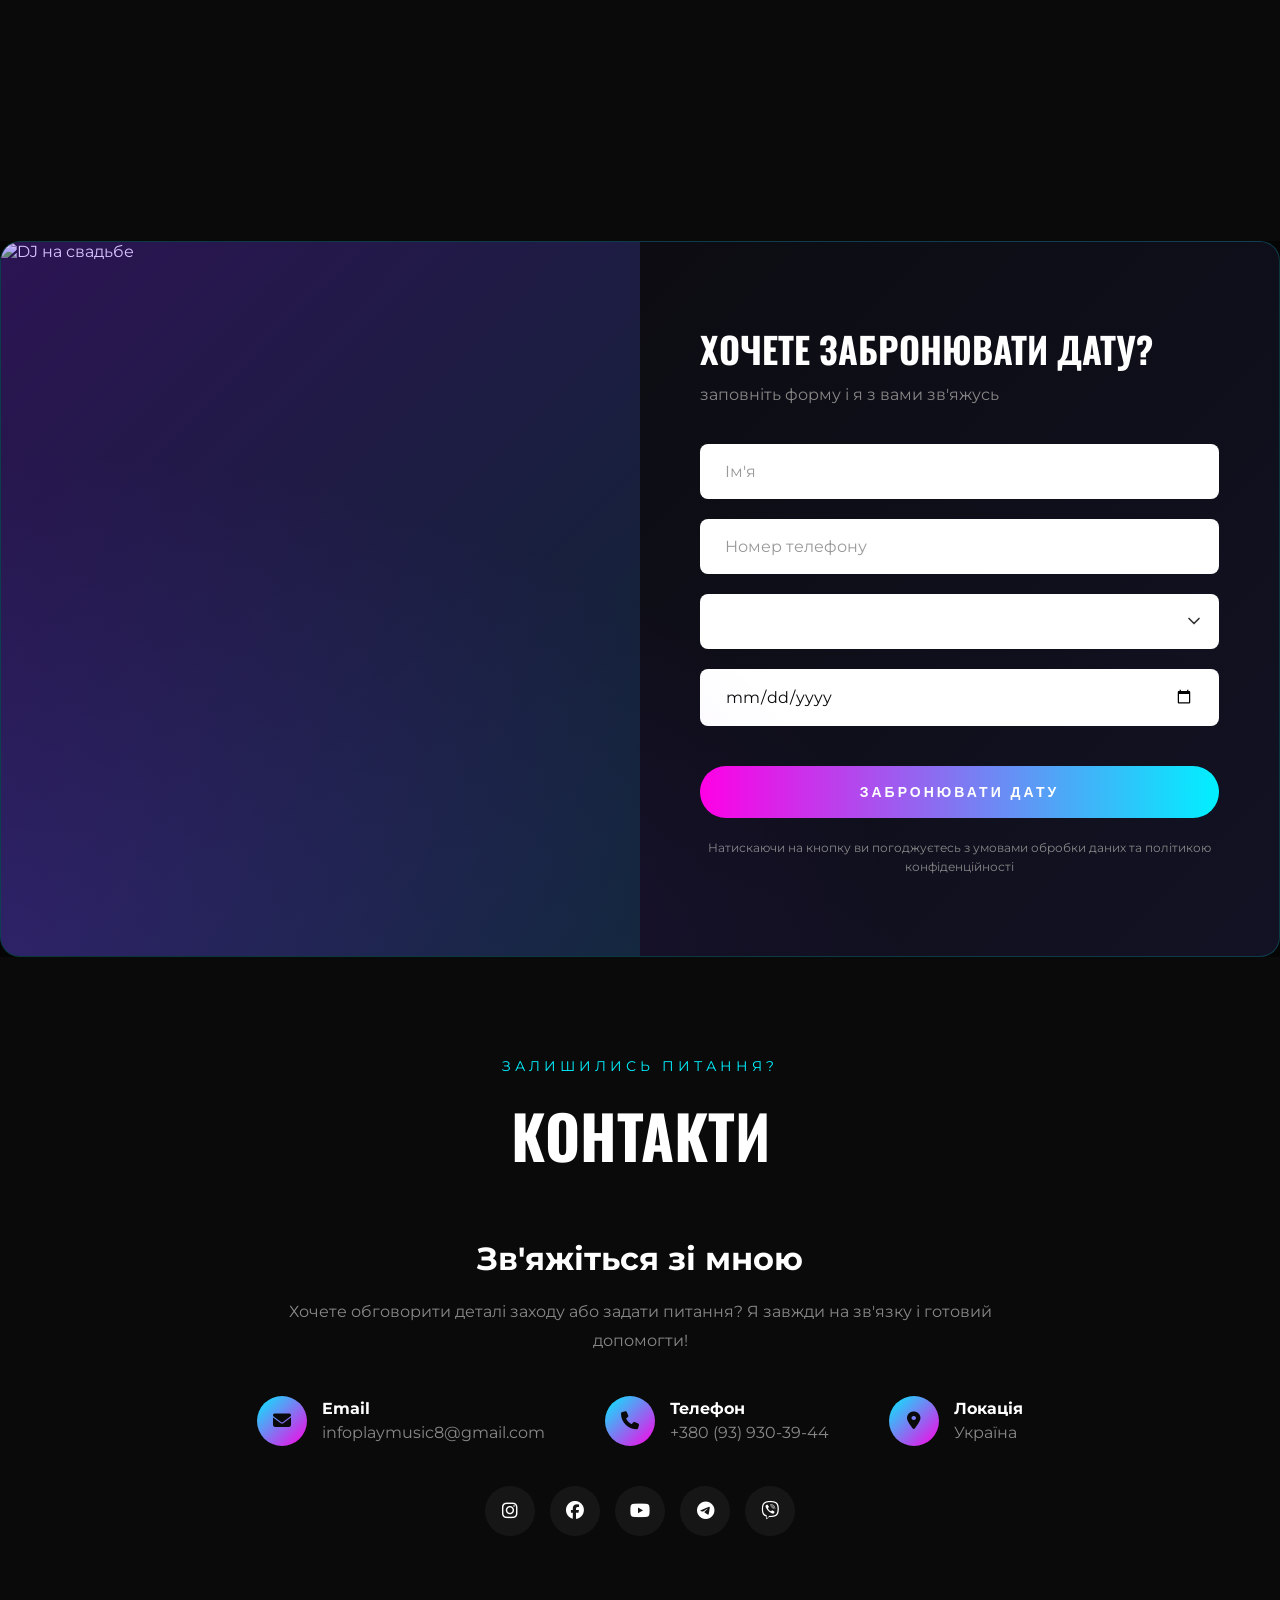
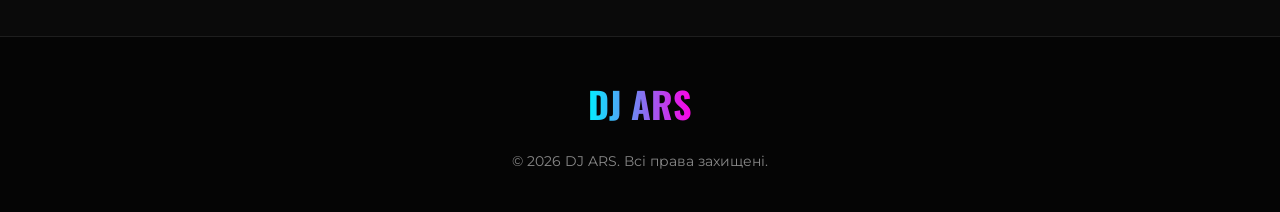
==== commit 52cc18ff: "Add files via upload" ====
--- a/index.html
+++ b/index.html
@@ -69,8 +69,7 @@
         </div>
         <div class="about-content">
             <div class="about-image">
-                <img src="https://images.unsplash.com/photo-1493225457124-a3eb161ffa5f?ixlib=rb-4.0.3&auto=format&fit=crop&w=800&q=80"
-                    alt="DJ ARS">
+                <img src="img/djars.png" alt="DJ ARS">
             </div>
             <div class="about-text">
                 <h3 data-i18n="about_name"></h3>
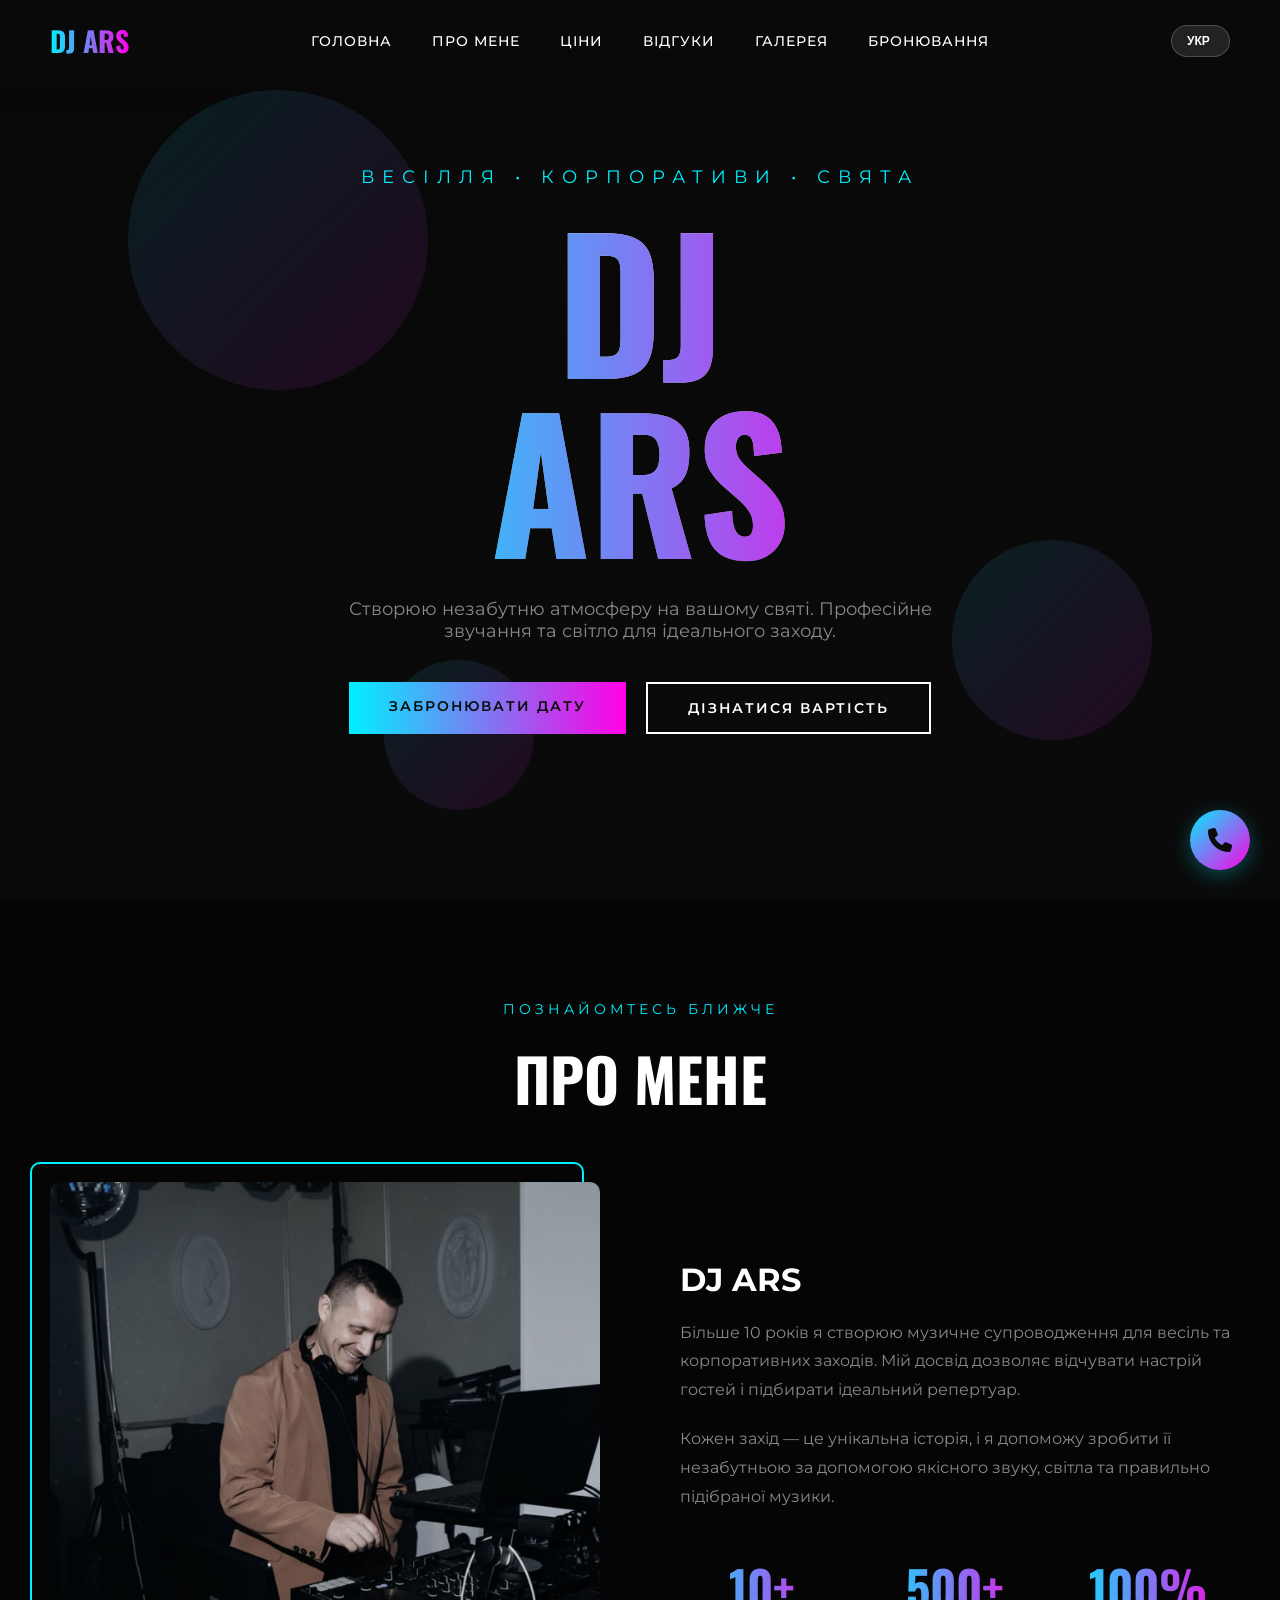
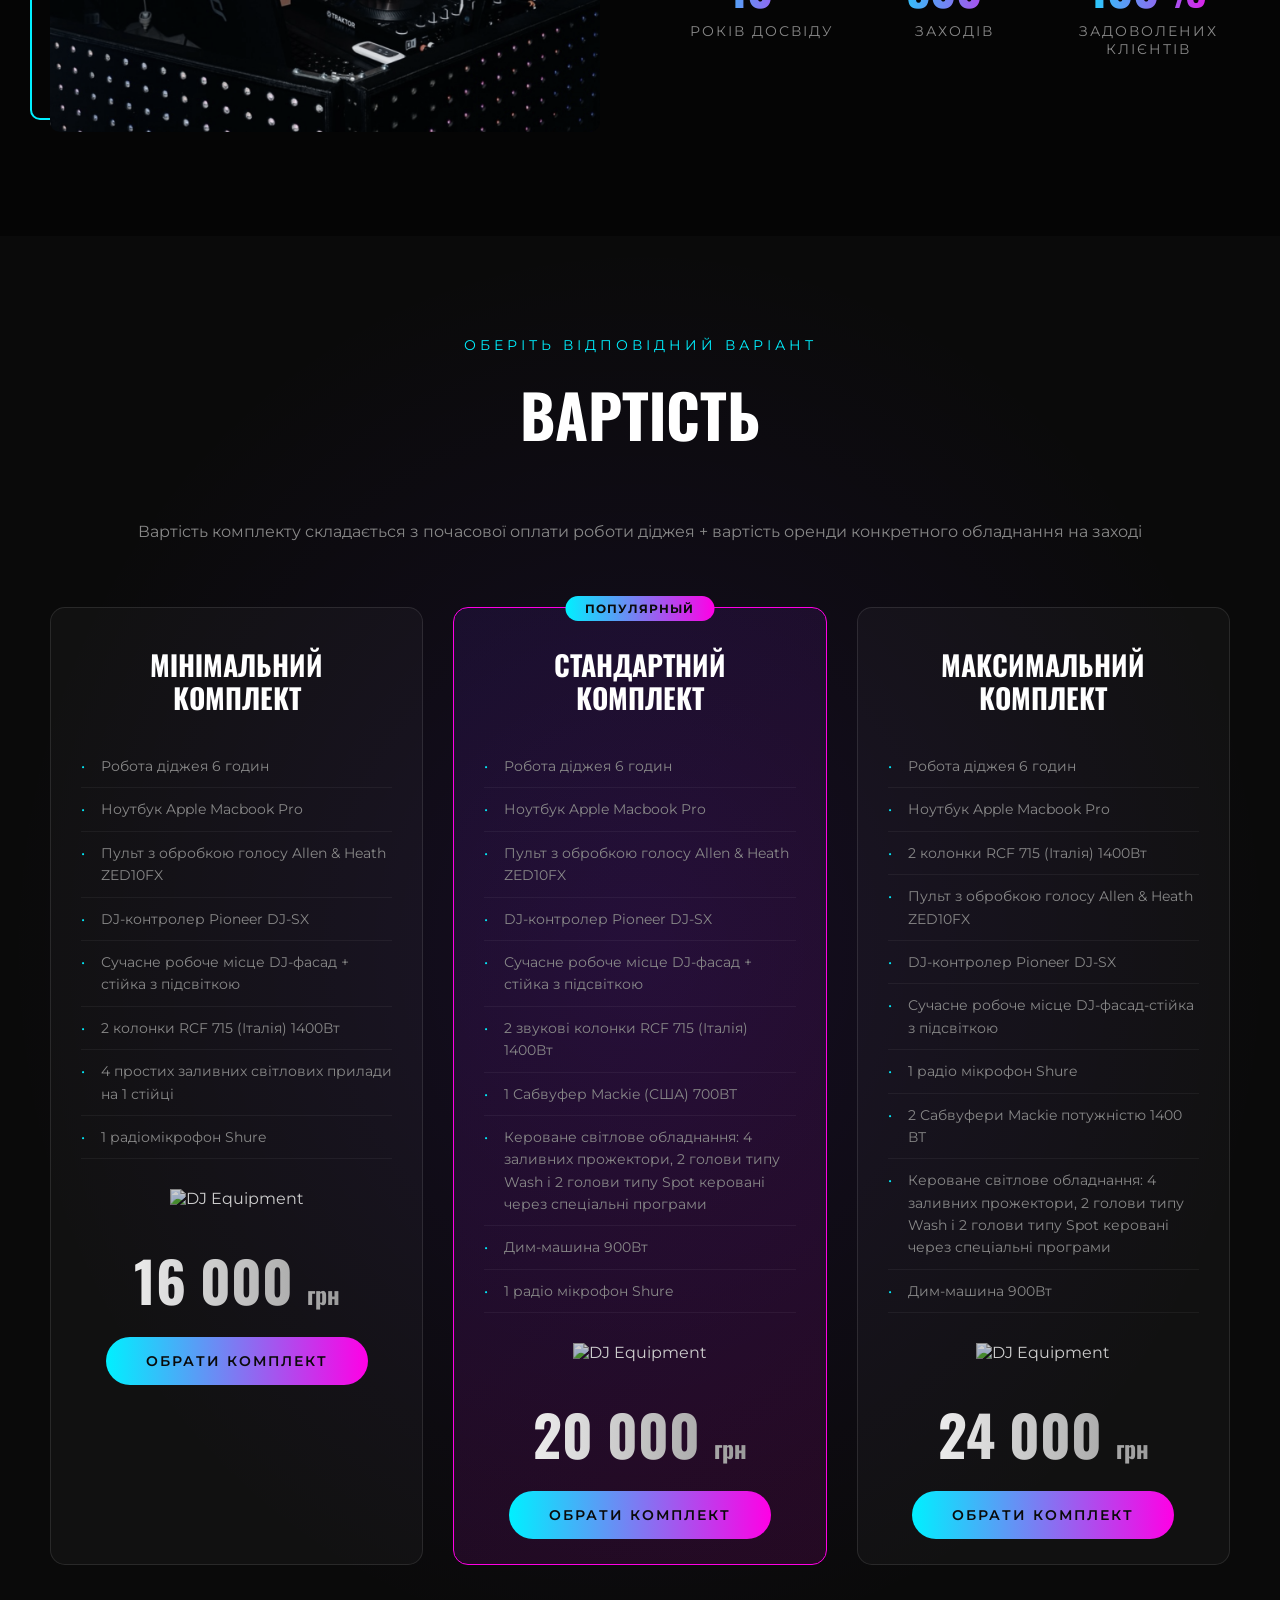
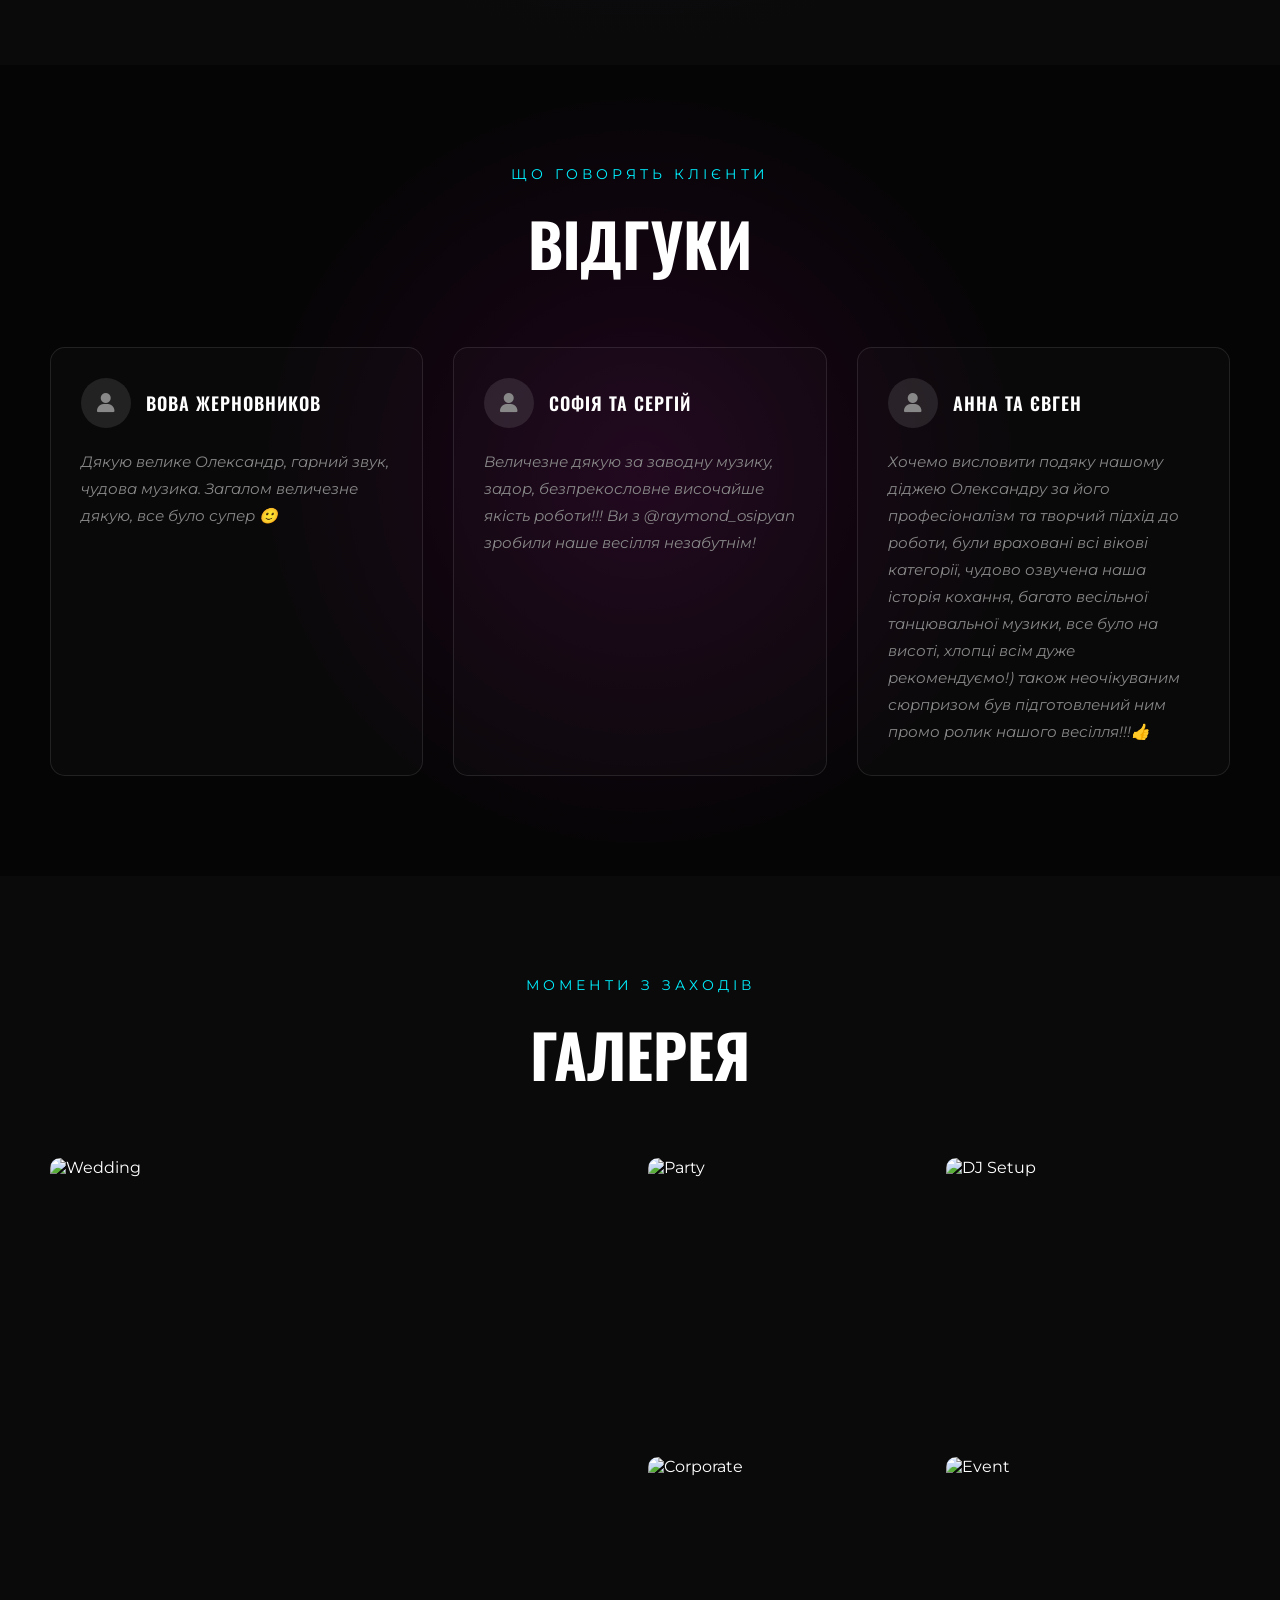
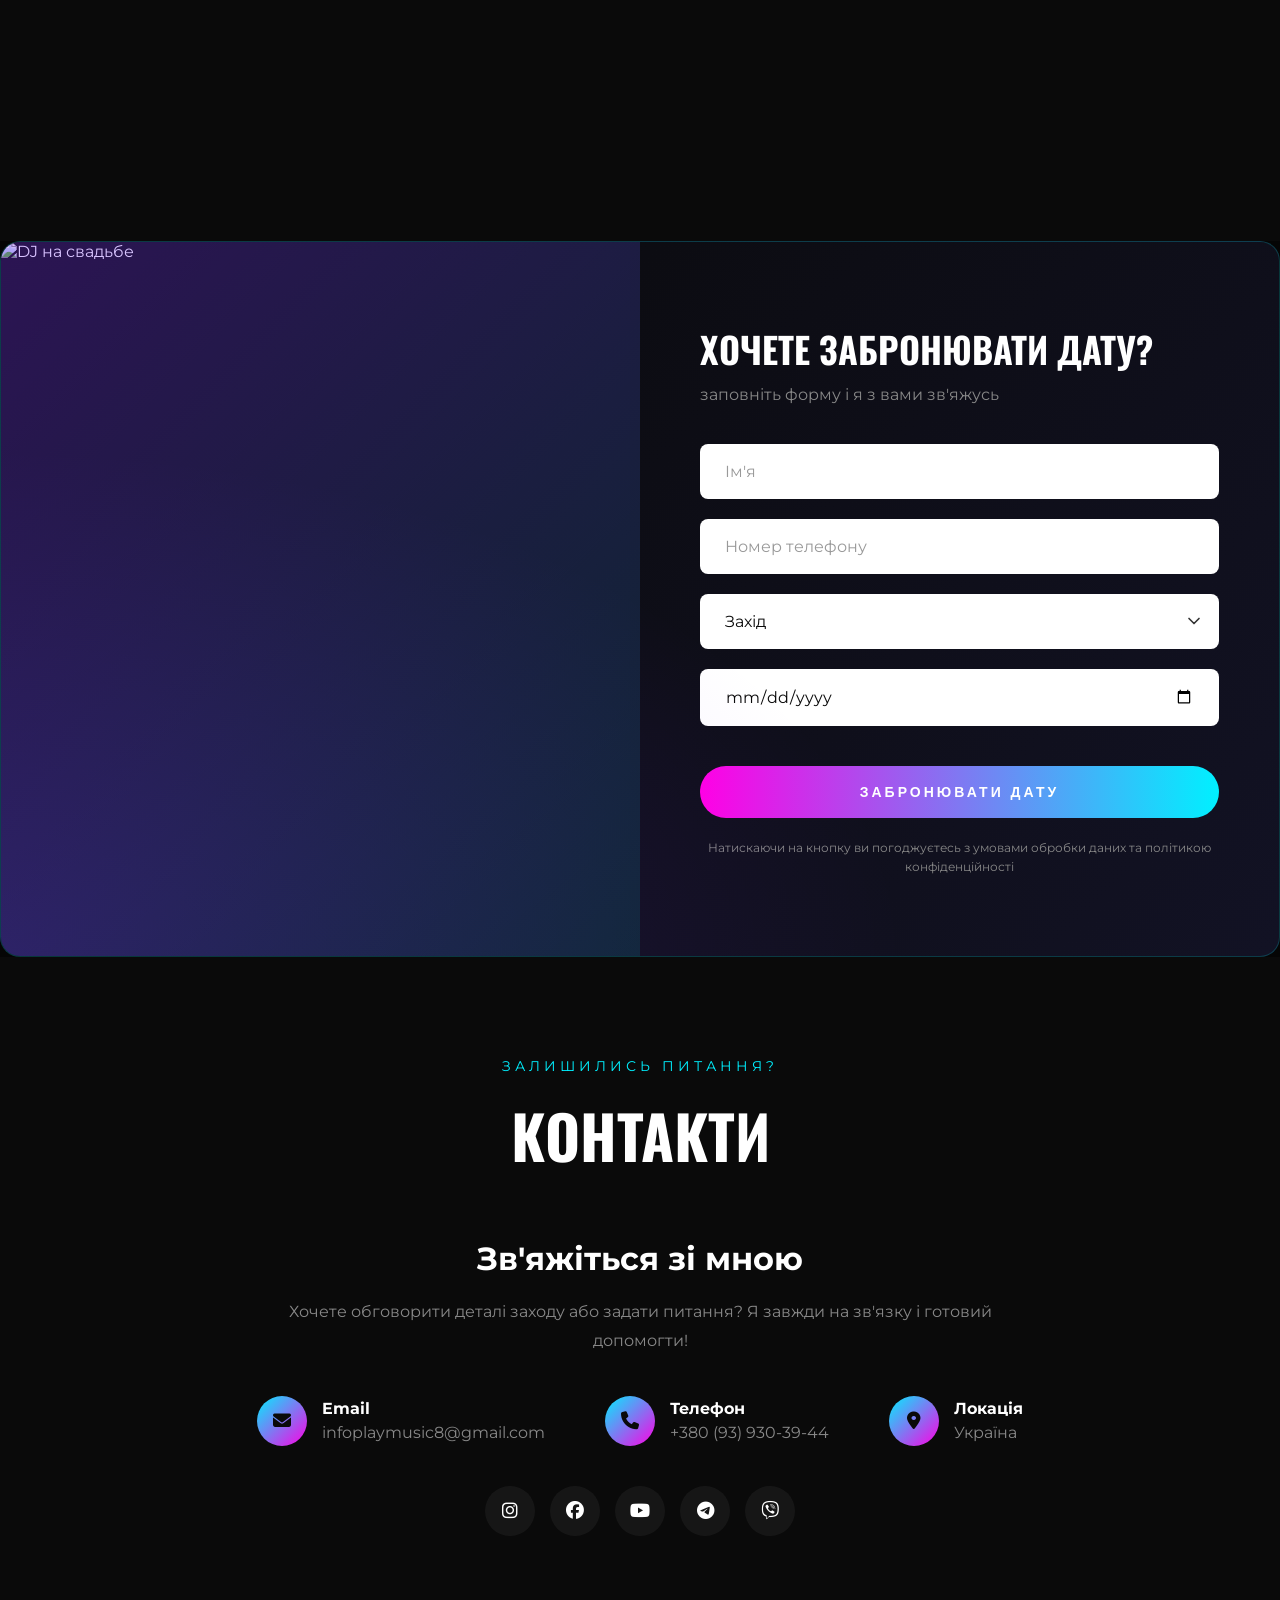
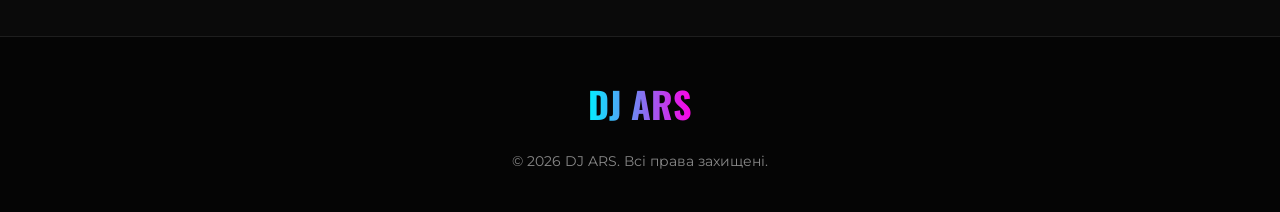
==== commit 054d46c5: "Add files via upload" ====
--- a/index.html
+++ b/index.html
@@ -4,7 +4,7 @@
 <head>
     <meta charset="UTF-8">
     <meta name="viewport" content="width=device-width, initial-scale=1.0">
-    <title>DJ ARS | Свадьбы и Корпоративы</title>
+    <title>DJ ARS | Весілля та Корпоративи</title>
     <link
         href="https://fonts.googleapis.com/css2?family=Montserrat:wght@300;400;600;700;900&family=Oswald:wght@400;500;700&display=swap"
         rel="stylesheet">
@@ -267,7 +267,7 @@
                             required>
                     </div>
                     <div class="form-group">
-                        <select name="event_type" required data-i18n="booking_form_event">
+                        <select name="event_type" required>
                             <option value="" disabled selected data-i18n="booking_form_event"></option>
                             <option value="wedding" data-i18n="booking_form_event_option1"></option>
                             <option value="corporate" data-i18n="booking_form_event_option2"></option>
